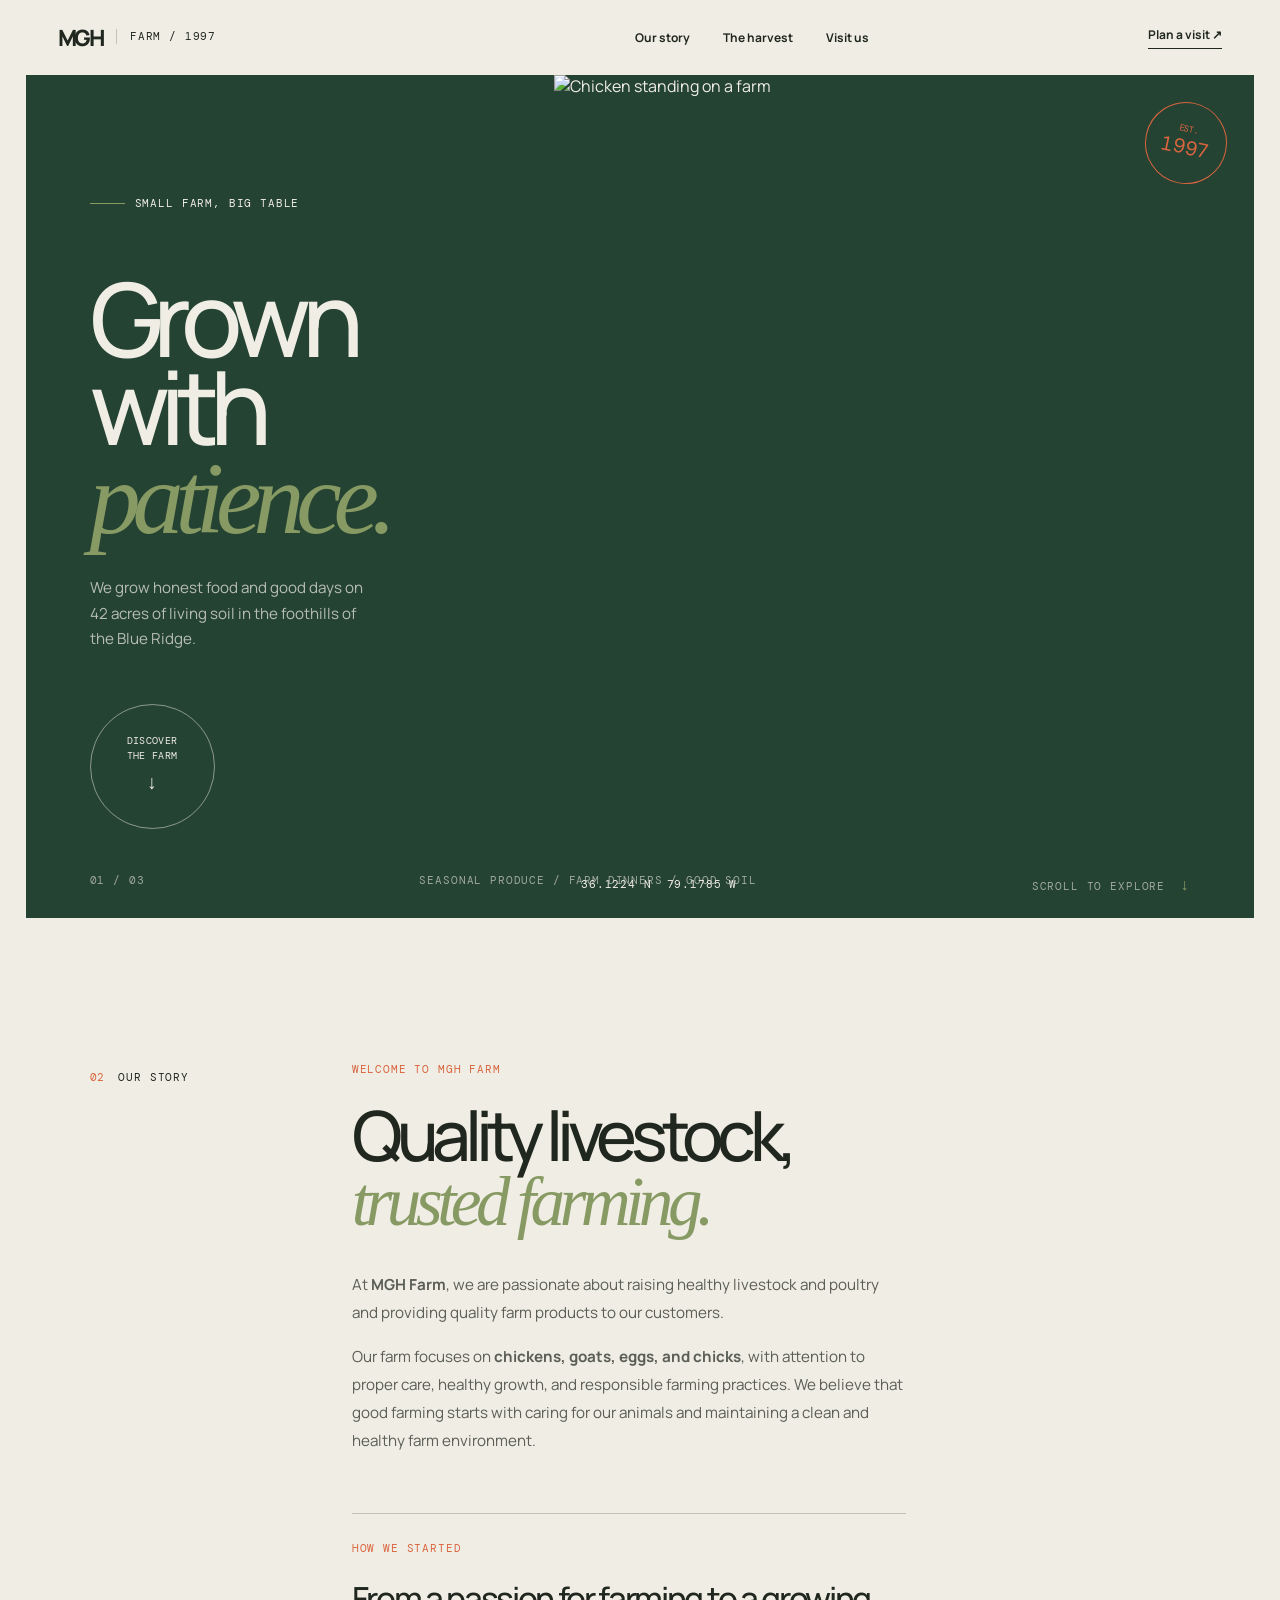
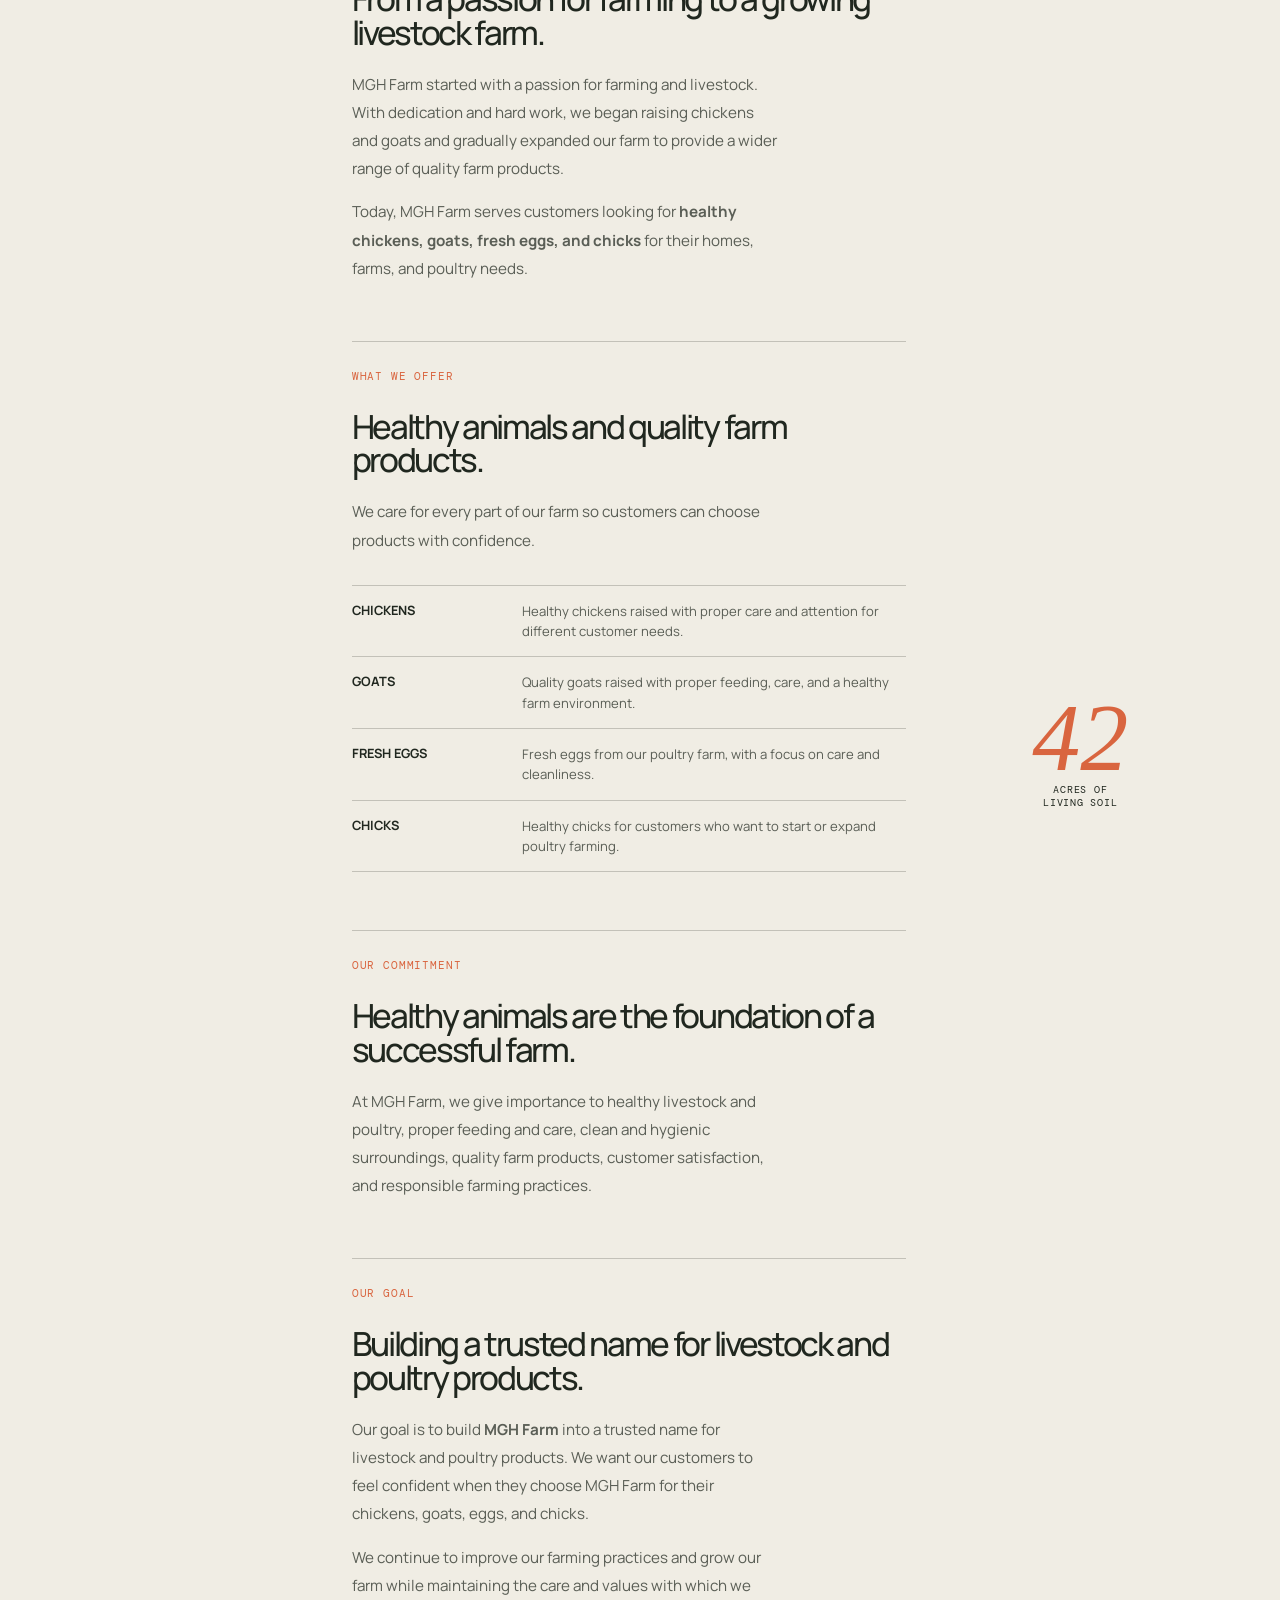
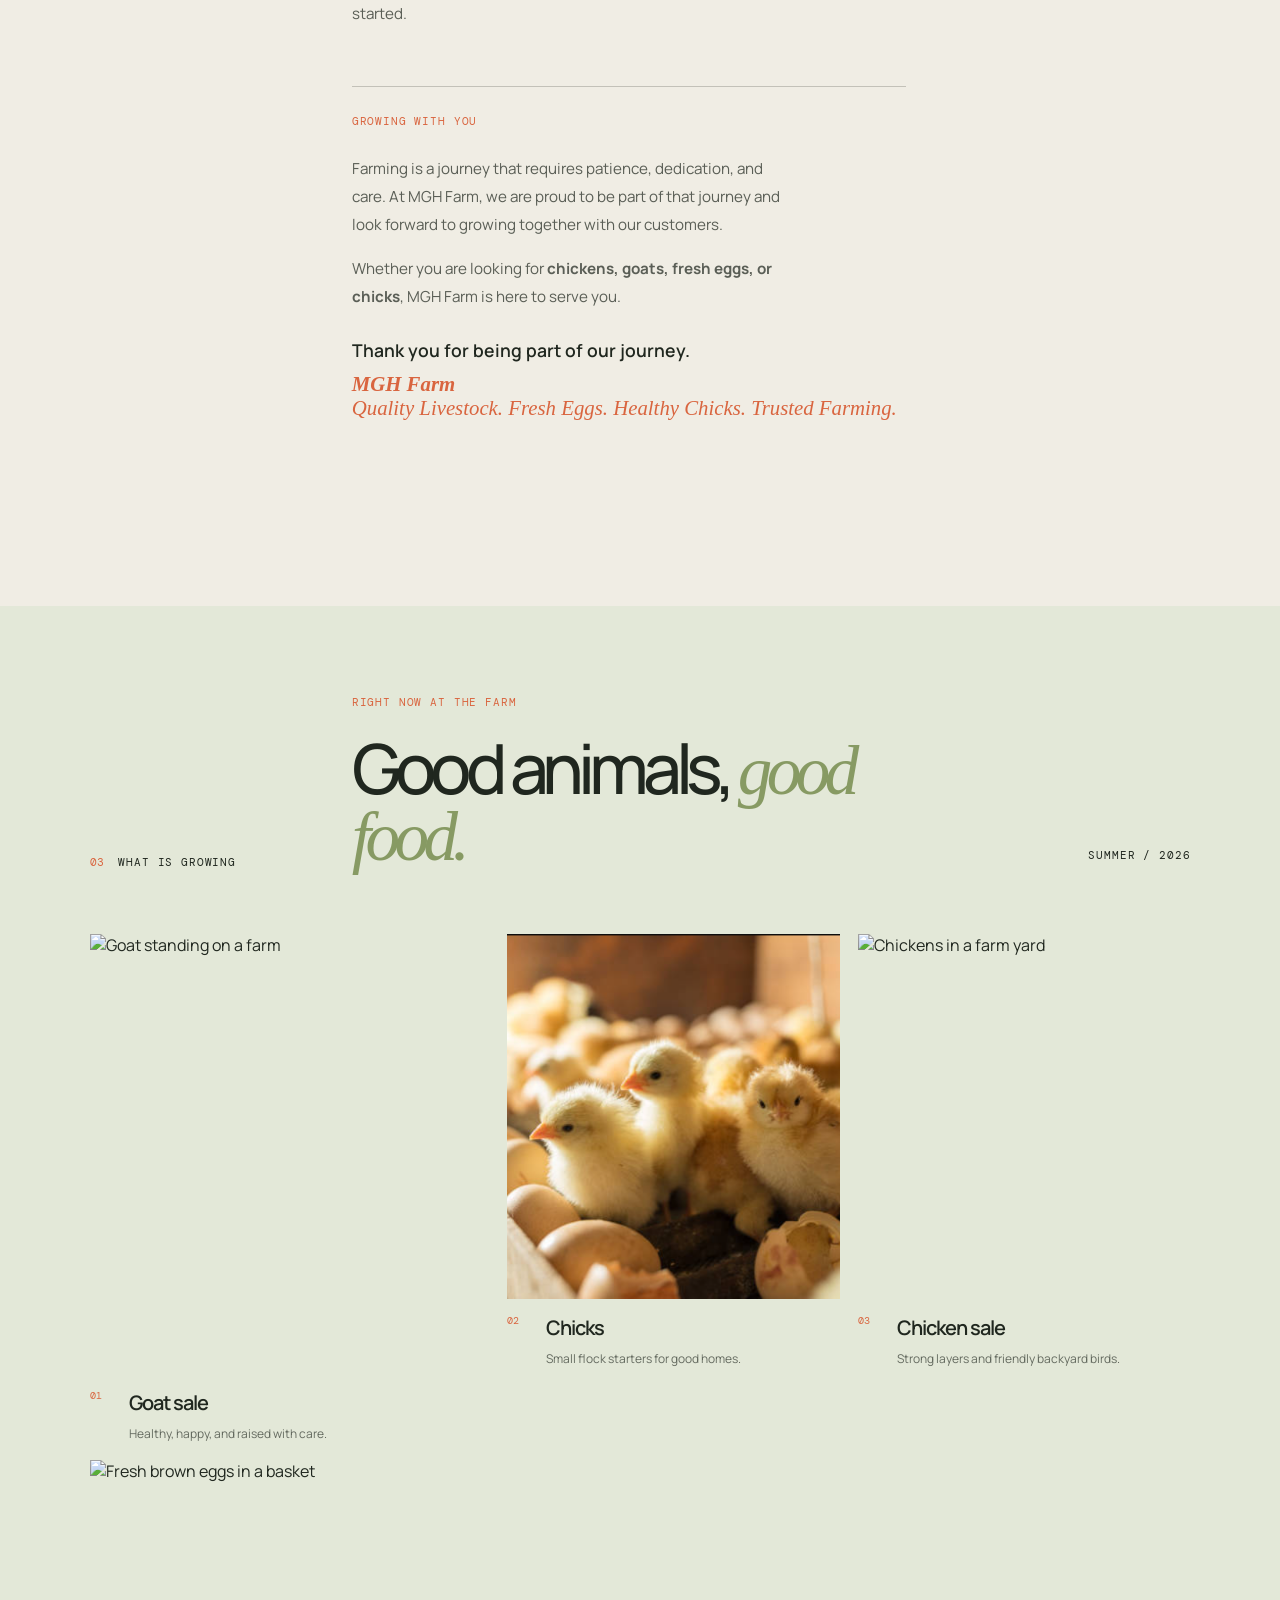
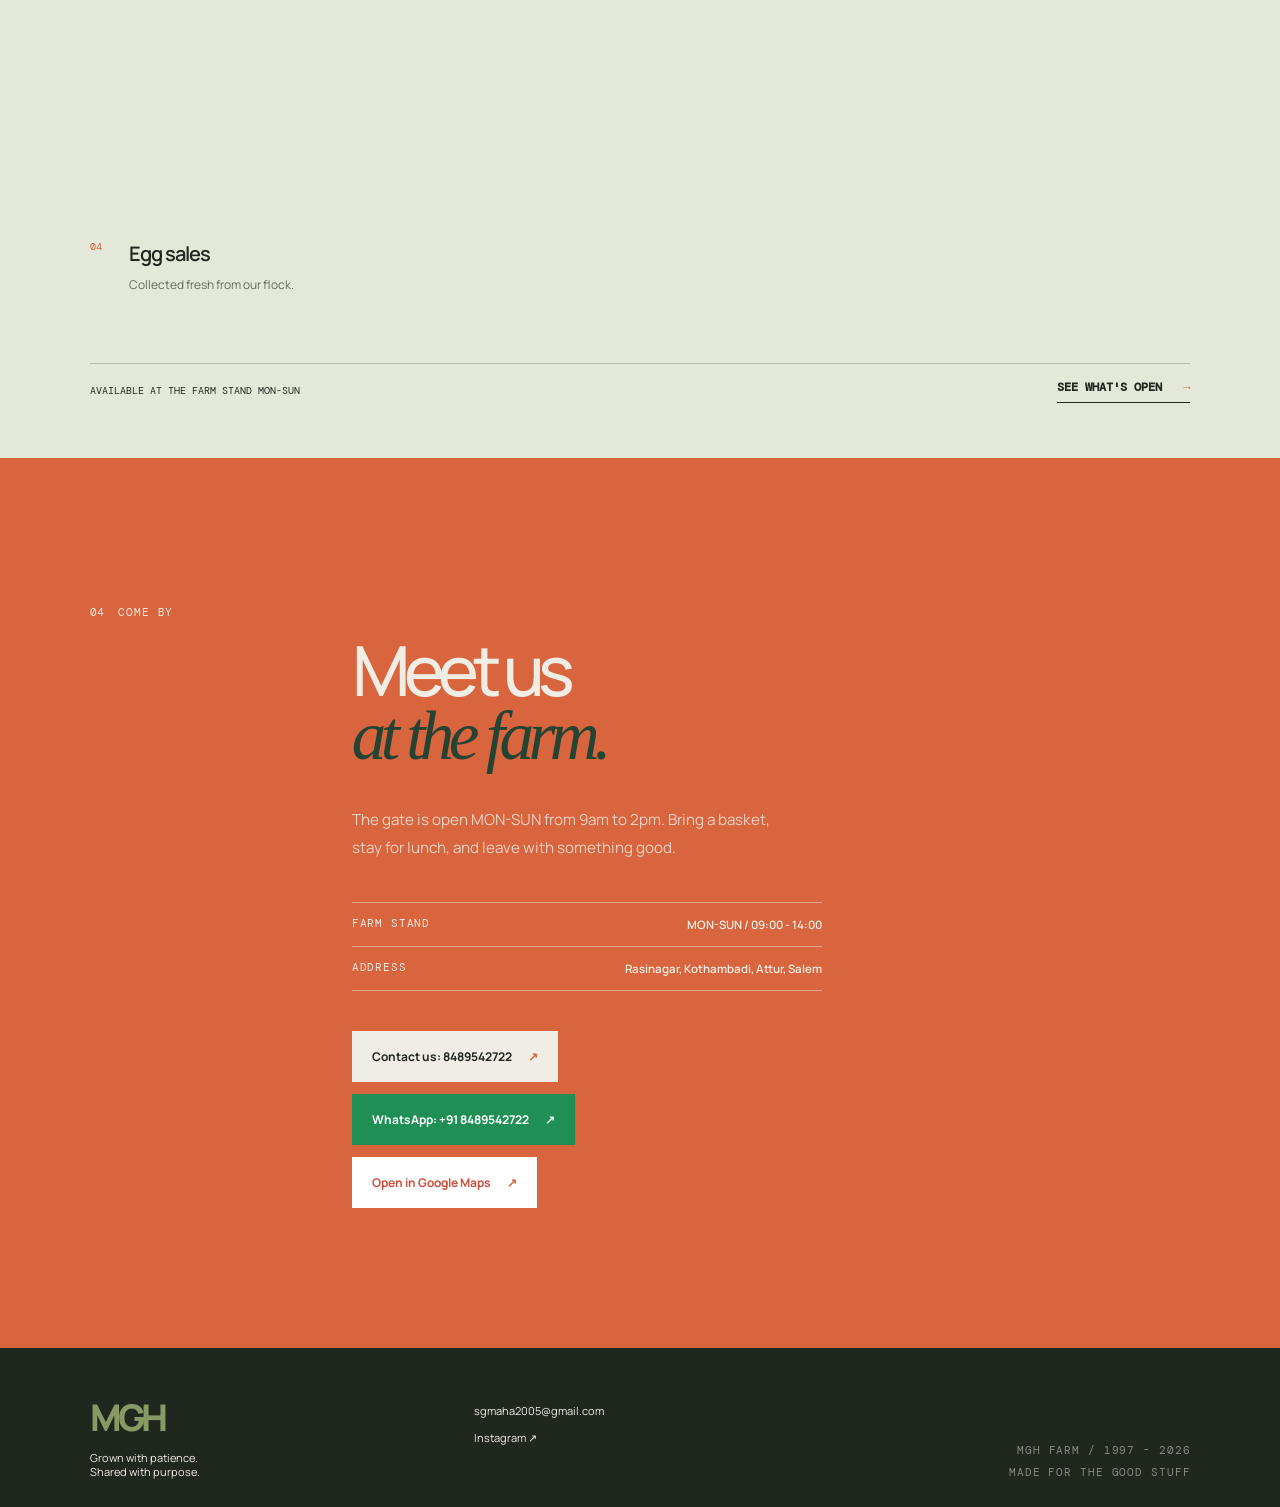
==== index.html @ 181a839d "Create MGH Farm website" ====
<!doctype html>
<html lang="en">
<head>
  <meta charset="UTF-8">
  <meta name="viewport" content="width=device-width, initial-scale=1.0">
  <meta name="description" content="MGH FARM - Grown with patience, shared with purpose.">
  <title>MGH FARM | Grown with purpose</title>
  <link rel="preconnect" href="https://fonts.googleapis.com">
  <link rel="preconnect" href="https://fonts.gstatic.com" crossorigin>
  <link href="https://fonts.googleapis.com/css2?family=DM+Mono:wght@400;500&family=Manrope:wght@400;500;600;700;800&display=swap" rel="stylesheet">
  <link rel="stylesheet" href="styles.css">
</head>
<body>
  <header class="site-header">
    <a class="brand" href="#top" aria-label="MGH Farm home">
      <span class="brand-mark">MGH</span>
      <span class="brand-sub">FARM / 1997</span>
    </a>
    <nav class="desktop-nav" aria-label="Main navigation">
      <a href="#story">Our story</a>
      <a href="#produce">The harvest</a>
      <a href="#visit">Visit us</a>
    </nav>
    <a class="header-action" href="#visit">Plan a visit <span aria-hidden="true">&#8599;</span></a>
    <button class="menu-toggle" type="button" aria-expanded="false" aria-controls="mobile-nav">Menu <span class="menu-icon" aria-hidden="true">+</span></button>
  </header>

  <nav id="mobile-nav" class="mobile-nav" aria-label="Mobile navigation">
    <a href="#story">Our story</a>
    <a href="#produce">The harvest</a>
    <a href="#visit">Visit us</a>
  </nav>

  <main id="top">
    <section class="hero">
      <div class="hero-copy">
        <p class="eyebrow"><span class="eyebrow-line"></span> Small farm, big table</p>
        <h1>Grown with<br><em>patience.</em></h1>
        <p class="hero-intro">We grow honest food and good days on 42 acres of living soil in the foothills of the Blue Ridge.</p>
        <a class="circle-link" href="#story" aria-label="Discover MGH Farm"><span>Discover<br>the farm</span><span class="arrow">&#8595;</span></a>
      </div>
      <div class="hero-image-wrap">
        <img class="hero-image" src="https://images.unsplash.com/photo-1548550023-2bdb3c5beed7?auto=format&fit=crop&w=1600&q=85" alt="Chicken standing on a farm">
        <div class="image-note"><span>36.1224 N</span><span>79.1785 W</span></div>
        <div class="hero-stamp">EST.<br><strong>1997</strong></div>
      </div>
      <div class="hero-footer"><span>01 / 03</span><span>Seasonal produce / Farm dinners / Good soil</span><span>Scroll to explore <b>&#8595;</b></span></div>
    </section>

    <section id="story" class="story story-full section-grid">
      <div class="section-label"><span>02</span><span>Our story</span></div>
      <div class="story-content">
        <p class="kicker">Welcome to MGH Farm</p>
        <h2>Quality livestock, <em>trusted farming.</em></h2>
        <p class="body-copy">At <strong>MGH Farm</strong>, we are passionate about raising healthy livestock and poultry and providing quality farm products to our customers.</p>
        <p class="body-copy">Our farm focuses on <strong>chickens, goats, eggs, and chicks</strong>, with attention to proper care, healthy growth, and responsible farming practices. We believe that good farming starts with caring for our animals and maintaining a clean and healthy farm environment.</p>

        <div class="story-block">
          <p class="kicker">How we started</p>
          <h3>From a passion for farming to a growing livestock farm.</h3>
          <p class="body-copy">MGH Farm started with a passion for farming and livestock. With dedication and hard work, we began raising chickens and goats and gradually expanded our farm to provide a wider range of quality farm products.</p>
          <p class="body-copy">Today, MGH Farm serves customers looking for <strong>healthy chickens, goats, fresh eggs, and chicks</strong> for their homes, farms, and poultry needs.</p>
        </div>

        <div class="story-block">
          <p class="kicker">What we offer</p>
          <h3>Healthy animals and quality farm products.</h3>
          <p class="body-copy">We care for every part of our farm so customers can choose products with confidence.</p>
          <ul class="belief-list">
            <li><strong>Chickens</strong><span>Healthy chickens raised with proper care and attention for different customer needs.</span></li>
            <li><strong>Goats</strong><span>Quality goats raised with proper feeding, care, and a healthy farm environment.</span></li>
            <li><strong>Fresh eggs</strong><span>Fresh eggs from our poultry farm, with a focus on care and cleanliness.</span></li>
            <li><strong>Chicks</strong><span>Healthy chicks for customers who want to start or expand poultry farming.</span></li>
          </ul>
        </div>

        <div class="story-block">
          <p class="kicker">Our commitment</p>
          <h3>Healthy animals are the foundation of a successful farm.</h3>
          <p class="body-copy">At MGH Farm, we give importance to healthy livestock and poultry, proper feeding and care, clean and hygienic surroundings, quality farm products, customer satisfaction, and responsible farming practices.</p>
        </div>

        <div class="story-block">
          <p class="kicker">Our goal</p>
          <h3>Building a trusted name for livestock and poultry products.</h3>
          <p class="body-copy">Our goal is to build <strong>MGH Farm</strong> into a trusted name for livestock and poultry products. We want our customers to feel confident when they choose MGH Farm for their chickens, goats, eggs, and chicks.</p>
          <p class="body-copy">We continue to improve our farming practices and grow our farm while maintaining the care and values with which we started.</p>
        </div>

        <div class="story-block story-close">
          <p class="kicker">Growing with you</p>
          <p class="body-copy">Farming is a journey that requires patience, dedication, and care. At MGH Farm, we are proud to be part of that journey and look forward to growing together with our customers.</p>
          <p class="body-copy">Whether you are looking for <strong>chickens, goats, fresh eggs, or chicks</strong>, MGH Farm is here to serve you.</p>
          <p class="story-signoff">Thank you for being part of our journey.</p>
          <p class="story-motto"><strong>MGH Farm</strong><br>Quality Livestock. Fresh Eggs. Healthy Chicks. Trusted Farming.</p>
        </div>
      </div>
      <div class="story-aside"><span class="aside-number">42</span><span>Acres of<br>living soil</span></div>
    </section>

    <section id="produce" class="produce">
      <div class="produce-heading section-grid">
        <div class="section-label"><span>03</span><span>What is growing</span></div>
        <div><p class="kicker">Right now at the farm</p><h2>Good animals, <em>good food.</em></h2></div>
        <span class="season">SUMMER / 2026</span>
      </div>
      <div class="produce-grid">
        <article class="produce-card card-large"><img src="https://images.unsplash.com/photo-1524024973431-2ad916746881?auto=format&fit=crop&w=1100&q=80" alt="Goat standing on a farm"><div class="card-caption"><span>01</span><h3>Goat sale</h3><p>Healthy, happy, and raised with care.</p></div></article>
        <article class="produce-card"><img src="images/chicks.png" alt="Young chicks among fresh eggs"><div class="card-caption"><span>02</span><h3>Chicks</h3><p>Small flock starters for good homes.</p></div></article>
        <article class="produce-card"><img src="https://images.unsplash.com/photo-1548550023-2bdb3c5beed7?auto=format&fit=crop&w=900&q=80" alt="Chickens in a farm yard"><div class="card-caption"><span>03</span><h3>Chicken sale</h3><p>Strong layers and friendly backyard birds.</p></div></article>
        <article class="produce-card"><img src="https://images.unsplash.com/photo-1582722872445-44dc5f7e3c8f?auto=format&fit=crop&w=900&q=80" alt="Fresh brown eggs in a basket"><div class="card-caption"><span>04</span><h3>Egg sales</h3><p>Collected fresh from our flock.</p></div></article>
      </div>
      <div class="produce-footer"><span>Available at the farm stand MON-SUN</span><a class="text-link" href="#visit">See what's open <span>&#8594;</span></a></div>
    </section>

    <section id="visit" class="visit section-grid">
      <div class="section-label"><span>04</span><span>Come by</span></div>
      <div class="visit-content"><p class="kicker">Your next good day</p><h2>Meet us<br><em>at the farm.</em></h2><p class="body-copy">The gate is open MON-SUN from 9am to 2pm. Bring a basket, stay for lunch, and leave with something good.</p><div class="visit-details"><div><span>Farm stand</span><strong>MON-SUN / 09:00 - 14:00</strong></div><div><span>ADDRESS</span><strong>Rasinagar, Kothambadi, Attur, Salem</strong></div></div><a class="solid-link" href="tel:+918489542722">Contact us: 8489542722 <span>&#8599;</span></a><a class="whatsapp-link" href="https://wa.me/918489542722" target="_blank" rel="noopener">WhatsApp: +91 8489542722 <span>&#8599;</span></a><a class="maps-link" href="https://maps.app.goo.gl/haxFqUBa182Mk37S9" target="_blank" rel="noopener">Open in Google Maps <span>&#8599;</span></a></div>
    </section>
  </main>

  <footer class="site-footer">
    <div class="footer-brand"><span class="brand-mark">MGH</span><span>Grown with patience.<br>Shared with purpose.</span></div>
    <div class="footer-links"><a href="mailto:sgmaha2005@gmail.com">sgmaha2005@gmail.com</a><a href="#top">Instagram <span>&#8599;</span></a></div>
    <div class="footer-end"><span>MGH FARM / 1997 - 2026</span><span>Made for the good stuff</span></div>
  </footer>
  <script src="script.js"></script>
</body>
</html>
---- styles.css ----
:root {
  --ink: #20271f;
  --forest: #254333;
  --moss: #879a63;
  --cream: #f0ede4;
  --paper: #e3e8d8;
  --orange: #d9653f;
  --line: rgba(32, 39, 31, .22);
  --sans: 'Manrope', sans-serif;
  --mono: 'DM Mono', monospace;
}

* { box-sizing: border-box; }
html { scroll-behavior: smooth; }
body { margin: 0; background: var(--cream); color: var(--ink); font-family: var(--sans); }
a { color: inherit; text-decoration: none; }
.site-header { align-items: center; display: flex; justify-content: space-between; padding: 26px 4.5vw; }
.brand { align-items: flex-start; display: flex; gap: 13px; }
.brand-mark { font-size: 1.4rem; font-weight: 800; letter-spacing: -.1em; line-height: .8; }
.brand-sub, .eyebrow, .section-label, .season, .image-note, .hero-footer, .kicker, .visit-details span, .footer-end { font-family: var(--mono); font-size: .66rem; letter-spacing: .08em; text-transform: uppercase; }
.brand-sub { border-left: 1px solid var(--line); line-height: 1.5; padding-left: 13px; }
.desktop-nav { display: flex; gap: 33px; margin-left: 12%; }
.desktop-nav a, .header-action { font-size: .75rem; font-weight: 700; }
.desktop-nav a:hover, .text-link:hover, .footer-links a:hover { color: var(--orange); }
.header-action { border-bottom: 1px solid var(--ink); padding-bottom: 5px; }
.menu-toggle, .mobile-nav { display: none; }
.hero { background: var(--forest); color: var(--cream); display: grid; grid-template-columns: 43% 57%; margin: 0 2vw; min-height: 675px; position: relative; }
.hero-copy { padding: 9.5vw 5vw 7vw; position: relative; z-index: 1; }
.eyebrow { align-items: center; display: flex; gap: 10px; }
.eyebrow-line { background: var(--moss); display: inline-block; height: 1px; width: 35px; }
h1, h2, h3, p { margin-top: 0; }
h1 { font-size: clamp(4.2rem, 8vw, 8.5rem); font-weight: 500; letter-spacing: -.09em; line-height: .86; margin: 5vw 0 2.5vw; }
em { color: var(--moss); font-family: Georgia, serif; font-style: italic; font-weight: 400; letter-spacing: -.08em; }
.hero-intro { color: rgba(240,237,228,.72); font-size: .95rem; line-height: 1.7; max-width: 280px; }
.circle-link { align-items: center; border: 1px solid rgba(240,237,228,.5); border-radius: 50%; display: flex; flex-direction: column; font-family: var(--mono); font-size: .62rem; height: 125px; justify-content: center; letter-spacing: .04em; line-height: 1.5; margin-top: 4vw; text-transform: uppercase; transition: background .25s, color .25s; width: 125px; }
.circle-link:hover { background: var(--moss); border-color: var(--moss); color: var(--ink); }
.circle-link .arrow { font-size: 1.2rem; margin-top: 5px; }
.hero-image-wrap { overflow: hidden; position: relative; }
.hero-image { height: 100%; object-fit: cover; width: 100%; }
.image-note { bottom: 27px; color: var(--cream); display: flex; gap: 15px; left: 27px; position: absolute; }
.hero-stamp { border: 1px solid var(--orange); border-radius: 50%; color: var(--orange); font-family: var(--mono); font-size: .56rem; height: 82px; line-height: 1.2; padding-top: 21px; position: absolute; right: 27px; text-align: center; top: 27px; transform: rotate(12deg); width: 82px; }
.hero-stamp strong { font-size: 1.25rem; font-weight: 400; }
.hero-footer { bottom: 23px; color: rgba(240,237,228,.6); display: flex; justify-content: space-between; left: 5vw; position: absolute; right: 5vw; }
.hero-footer b { color: var(--moss); font-size: 1rem; font-weight: 400; margin-left: 7px; }
.section-grid { display: grid; grid-template-columns: 18% 1fr 20%; }
.section-label { display: flex; gap: 13px; padding-top: 8px; }
.section-label span:first-child { color: var(--orange); }
.story { gap: 5vw; padding: 145px 7vw 160px; }
.story-content { max-width: 690px; }
.kicker { color: var(--orange); margin-bottom: 27px; }
h2 { font-size: clamp(2.7rem, 5.4vw, 6rem); font-weight: 500; letter-spacing: -.09em; line-height: .92; margin-bottom: 38px; }
.body-copy { color: rgba(32,39,31,.72); font-size: .95rem; line-height: 1.85; max-width: 430px; }
.text-link { border-bottom: 1px solid var(--ink); display: inline-block; font-size: .75rem; font-weight: 700; margin-top: 27px; padding-bottom: 7px; transition: color .25s; }
.text-link span, .solid-link span { color: var(--orange); margin-left: 14px; }
.story-aside { align-items: center; display: flex; flex-direction: column; gap: 7px; justify-content: center; text-align: center; }
.aside-number { color: var(--orange); font-family: Georgia, serif; font-size: 6rem; font-style: italic; line-height: .8; }
.story-aside span:last-child { font-family: var(--mono); font-size: .61rem; letter-spacing: .08em; text-transform: uppercase; }
.story-full .story-content { max-width: 720px; }
.story-full .story-content > .body-copy { max-width: 620px; }
.story-block { border-top: 1px solid var(--line); margin-top: 58px; padding-top: 28px; }
.story-block h3 { font-size: clamp(1.7rem, 2.6vw, 2.7rem); font-weight: 500; letter-spacing: -.07em; line-height: 1; margin-bottom: 22px; max-width: 580px; }
.belief-list { list-style: none; margin: 30px 0 0; padding: 0; }
.belief-list li { border-top: 1px solid var(--line); display: grid; gap: 20px; grid-template-columns: 150px 1fr; padding: 15px 0; }
.belief-list li:last-child { border-bottom: 1px solid var(--line); }
.belief-list strong { font-size: .8rem; text-transform: uppercase; }
.belief-list span { color: rgba(32,39,31,.72); font-size: .82rem; line-height: 1.55; }
.story-close { padding-bottom: 5px; }
.story-signoff { font-size: 1.1rem; font-weight: 600; margin: 27px 0 10px; }
.story-motto { color: var(--orange); font-family: Georgia, serif; font-size: 1.3rem; font-style: italic; }
.produce { background: var(--paper); padding: 90px 7vw 55px; }
.produce-heading { align-items: end; gap: 5vw; }
.produce-heading h2 { margin-bottom: 0; }
.season { justify-self: end; padding-bottom: 7px; }
.produce-grid { display: grid; gap: 18px; grid-template-columns: 1.2fr 1fr 1fr; margin-top: 65px; }
.produce-card { min-width: 0; }
.produce-card img { display: block; height: 365px; object-fit: cover; width: 100%; }
.card-large img { height: 440px; }
.card-caption { display: grid; gap: 9px; grid-template-columns: 30px 1fr; padding-top: 15px; }
.card-caption span { color: var(--orange); font-family: var(--mono); font-size: .63rem; }
.card-caption h3 { font-size: 1.25rem; font-weight: 600; letter-spacing: -.05em; margin: 0; }
.card-caption p { color: rgba(32,39,31,.65); font-size: .75rem; grid-column: 2; margin: 0; }
.produce-footer { align-items: center; border-top: 1px solid var(--line); display: flex; font-family: var(--mono); font-size: .62rem; justify-content: space-between; margin-top: 70px; padding-top: 15px; text-transform: uppercase; }
.produce-footer .text-link { margin: 0; }
.visit { background: var(--orange); color: var(--cream); gap: 5vw; grid-template-columns: 18% 1fr; padding: 140px 7vw; }
.visit .section-label span:first-child { color: var(--cream); }
.visit-content h2 { color: var(--cream); }
.visit-content h2 em { color: var(--forest); }
.visit-content .body-copy { color: rgba(240,237,228,.8); }
.visit-details { border-top: 1px solid rgba(240,237,228,.45); margin-top: 40px; max-width: 470px; }
.visit-details div { border-bottom: 1px solid rgba(240,237,228,.45); display: flex; justify-content: space-between; padding: 14px 0; }
.visit-details strong { font-size: .72rem; font-weight: 600; }
.solid-link { background: var(--cream); color: var(--ink); display: inline-block; font-size: .75rem; font-weight: 700; margin-top: 40px; padding: 17px 20px; }
.whatsapp-link { background: #1f8f55; color: #fff; display: block; font-size: .75rem; font-weight: 700; margin-top: 12px; padding: 17px 20px; width: fit-content; }
.whatsapp-link span { color: #dff5e7; margin-left: 14px; }
.maps-link { background: #fff; color: #d04e3b; display: block; font-size: .75rem; font-weight: 700; margin-top: 12px; padding: 17px 20px; width: fit-content; }
.maps-link span { color: var(--orange); margin-left: 14px; }
.site-footer { background: var(--ink); color: var(--cream); display: grid; gap: 4vw; grid-template-columns: 1fr 1fr 1fr; padding: 55px 7vw 28px; }
.footer-brand { display: flex; flex-direction: column; gap: 18px; line-height: 1.3; }
.footer-brand .brand-mark { color: var(--moss); font-size: 2.3rem; }
.footer-brand span:last-child, .footer-links, .footer-end { font-size: .69rem; }
.footer-links { display: flex; flex-direction: column; gap: 12px; }
.footer-end { align-items: end; color: rgba(240,237,228,.5); display: flex; flex-direction: column; gap: 8px; justify-content: end; text-align: right; }
@media (max-width: 750px) {
  .site-header { padding: 22px 6vw; }
  .desktop-nav, .header-action { display: none; }
  .menu-toggle { background: none; border: 0; color: var(--ink); display: flex; font-family: var(--mono); font-size: .66rem; gap: 8px; padding: 0; text-transform: uppercase; }
  .menu-icon { color: var(--orange); font-size: 1rem; line-height: .6; }
  .mobile-nav { background: var(--cream); border-top: 1px solid var(--line); display: none; flex-direction: column; padding: 18px 6vw 22px; }
  .mobile-nav.is-open { display: flex; }
  .mobile-nav a { font-size: 1.5rem; font-weight: 600; letter-spacing: -.06em; padding: 8px 0; }
  .hero { display: block; margin: 0; min-height: auto; }
  .hero-copy { min-height: 530px; padding: 72px 9vw 50px; }
  h1 { font-size: clamp(4.2rem, 19vw, 6rem); margin: 70px 0 30px; }
  .hero-image-wrap { height: 52vh; min-height: 330px; }
  .hero-footer { bottom: 17px; font-size: .52rem; left: 9vw; right: 9vw; }
  .hero-footer span:nth-child(2) { display: none; }
  .hero-stamp { right: 18px; top: 18px; }
  .image-note { bottom: 17px; left: 18px; }
  .section-grid { display: block; }
  .section-label { margin-bottom: 45px; }
  .story { padding: 90px 9vw 105px; }
  .story-block { margin-top: 48px; }
  .belief-list li { gap: 8px; grid-template-columns: 1fr; }
  .story h2, .visit h2 { font-size: 3.6rem; }
  .story-aside { align-items: flex-start; margin-top: 65px; text-align: left; }
  .produce { padding: 75px 7vw 42px; }
  .produce-heading .section-label { margin-bottom: 45px; }
  .produce-heading h2 { font-size: 3.6rem; margin-bottom: 20px; }
  .season { display: block; font-size: .57rem; }
  .produce-grid { display: block; margin-top: 45px; }
  .produce-card, .card-large { margin-bottom: 42px; }
  .produce-card img, .card-large img { height: 390px; }
  .produce-footer { align-items: flex-start; flex-direction: column; gap: 15px; margin-top: 35px; }
  .visit { padding: 90px 9vw; }
  .visit .section-label { margin-bottom: 55px; }
  .visit-details div { align-items: flex-start; flex-direction: column; gap: 8px; }
  .site-footer { display: block; padding: 45px 9vw 28px; }
  .footer-links { margin: 42px 0; }
  .footer-end { align-items: flex-start; text-align: left; }
}
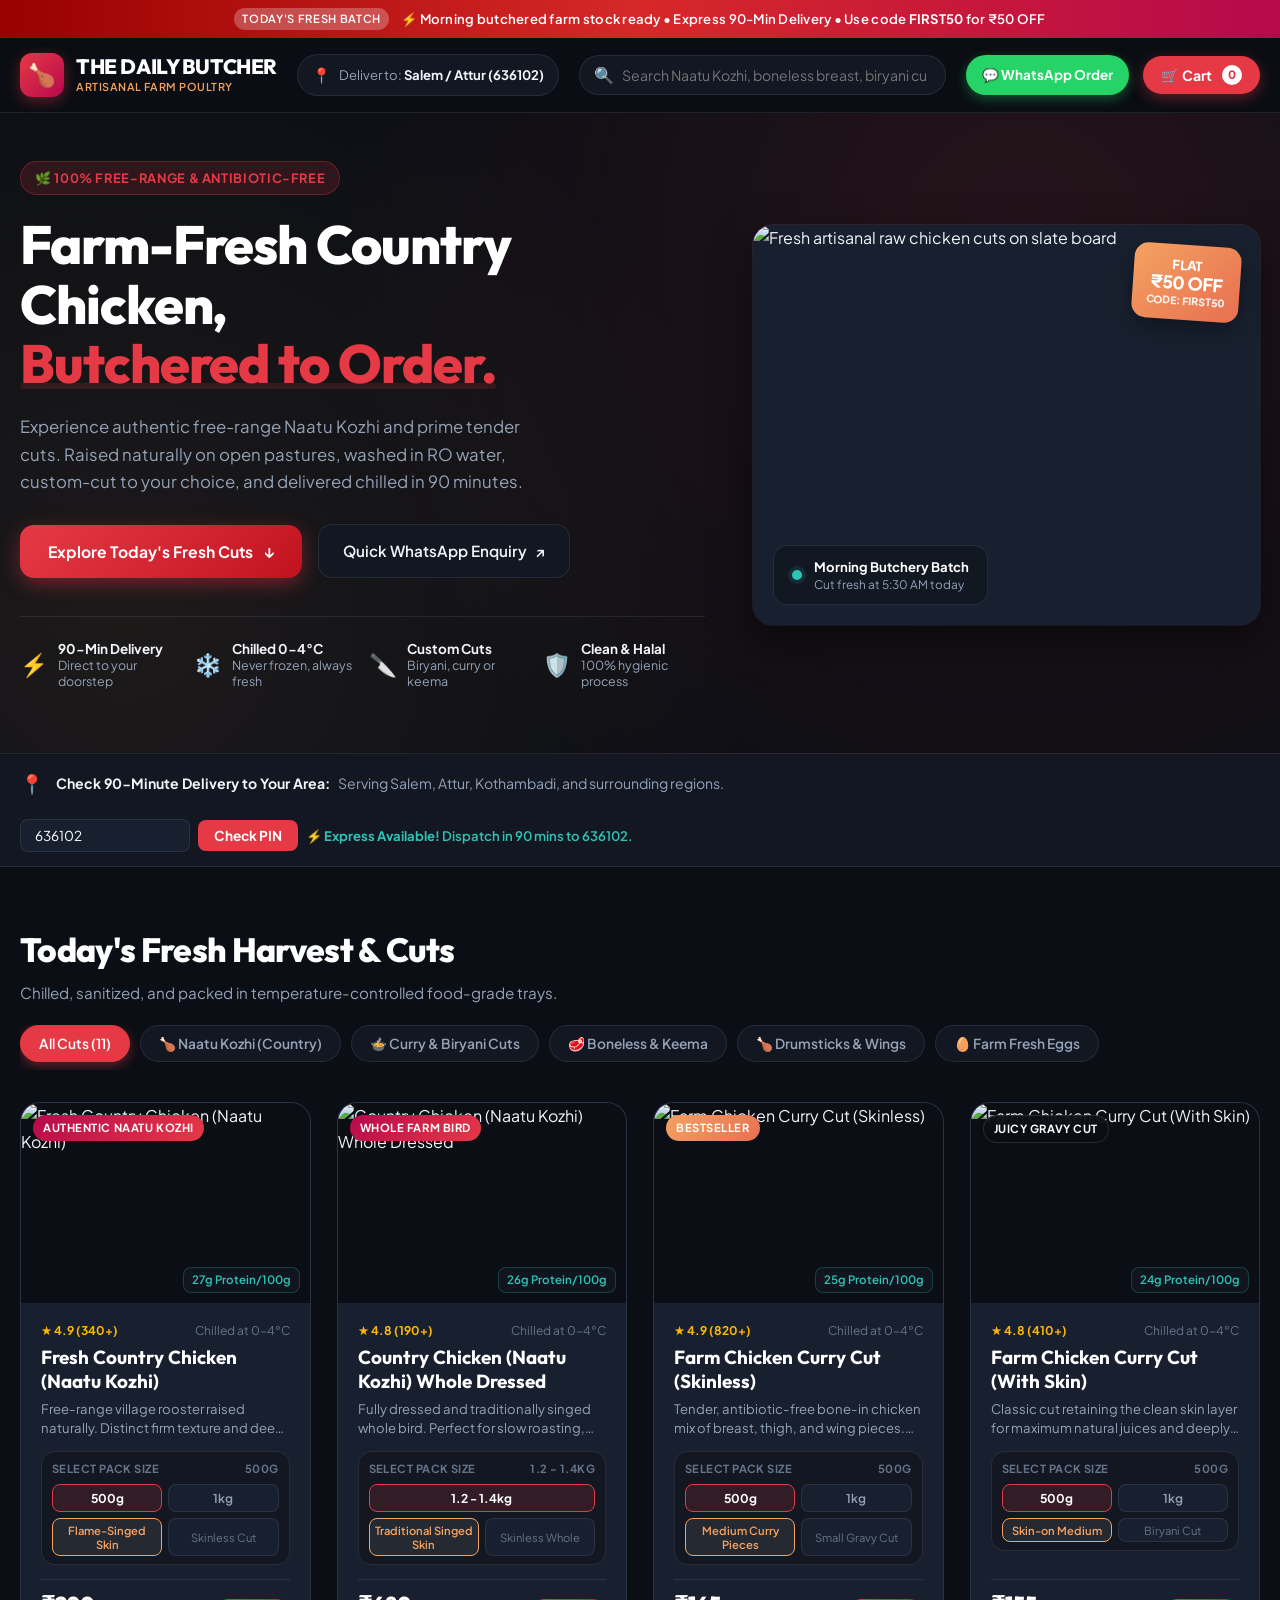
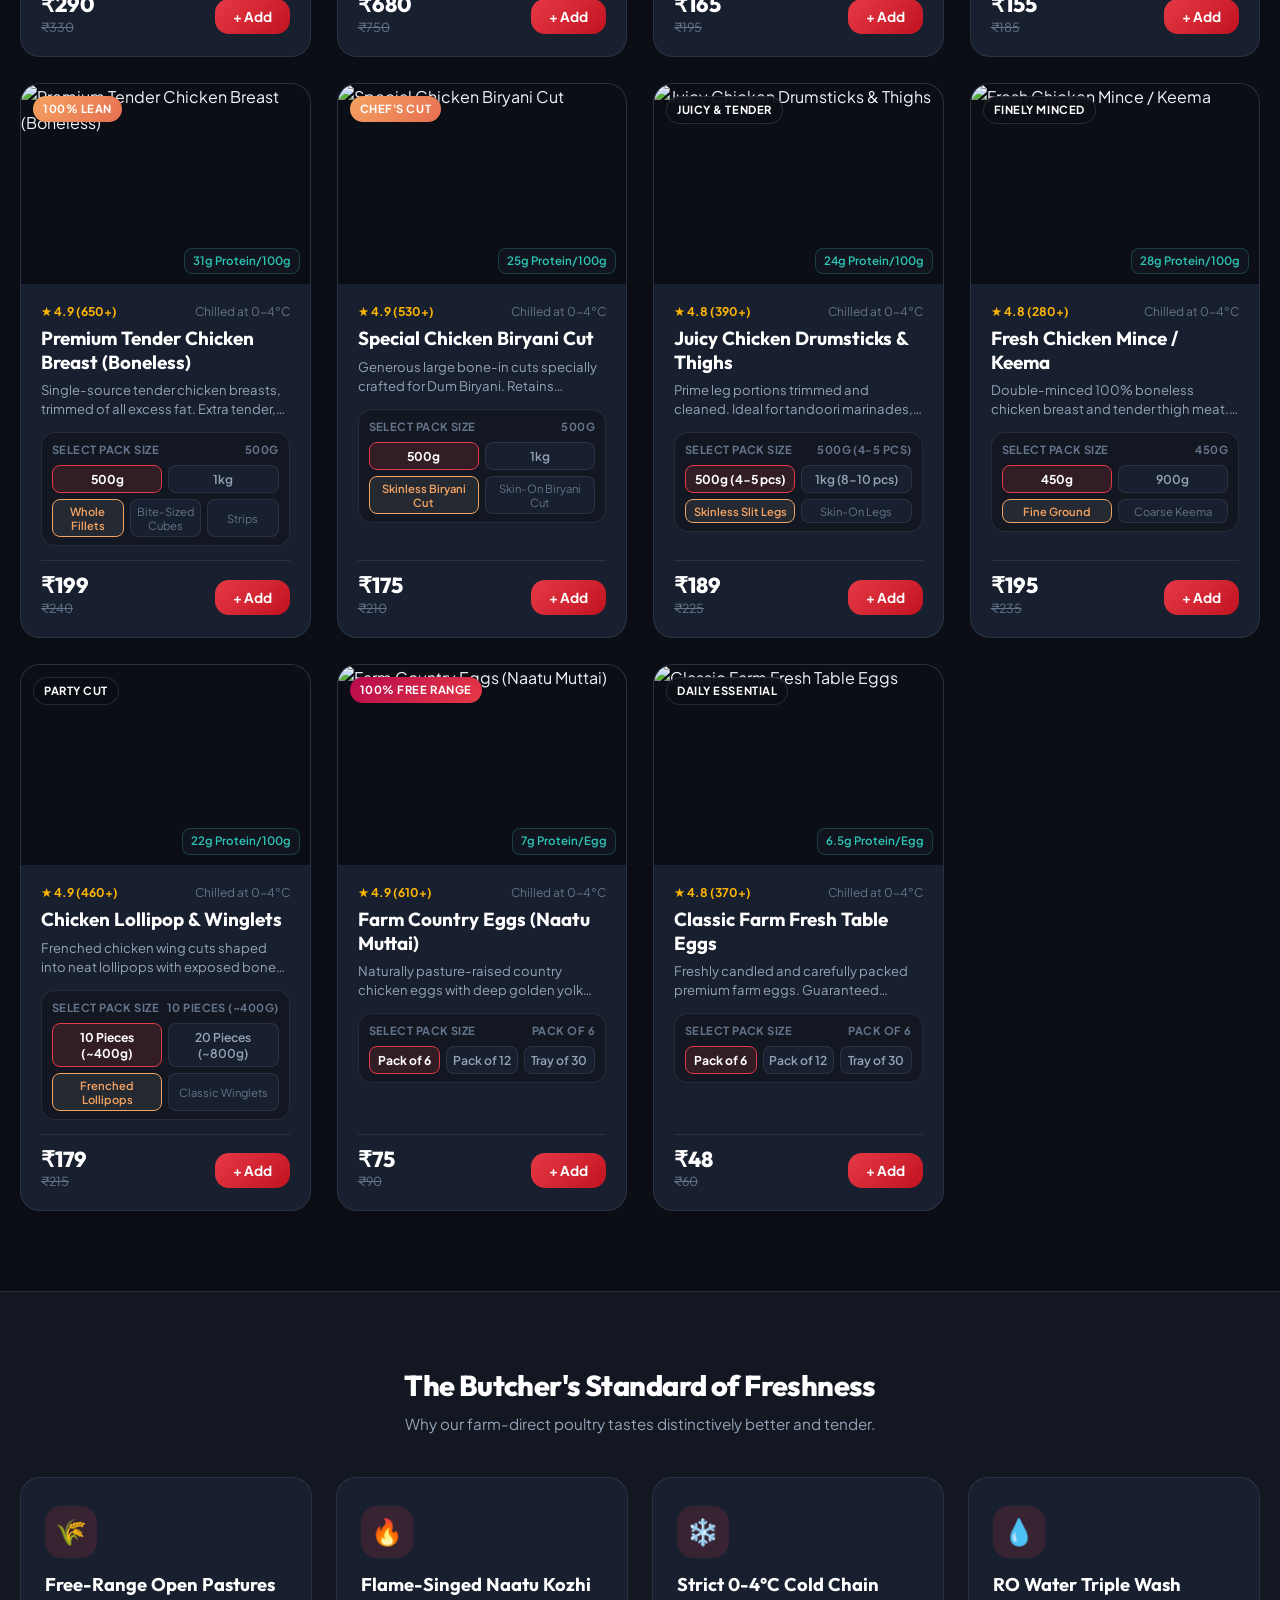
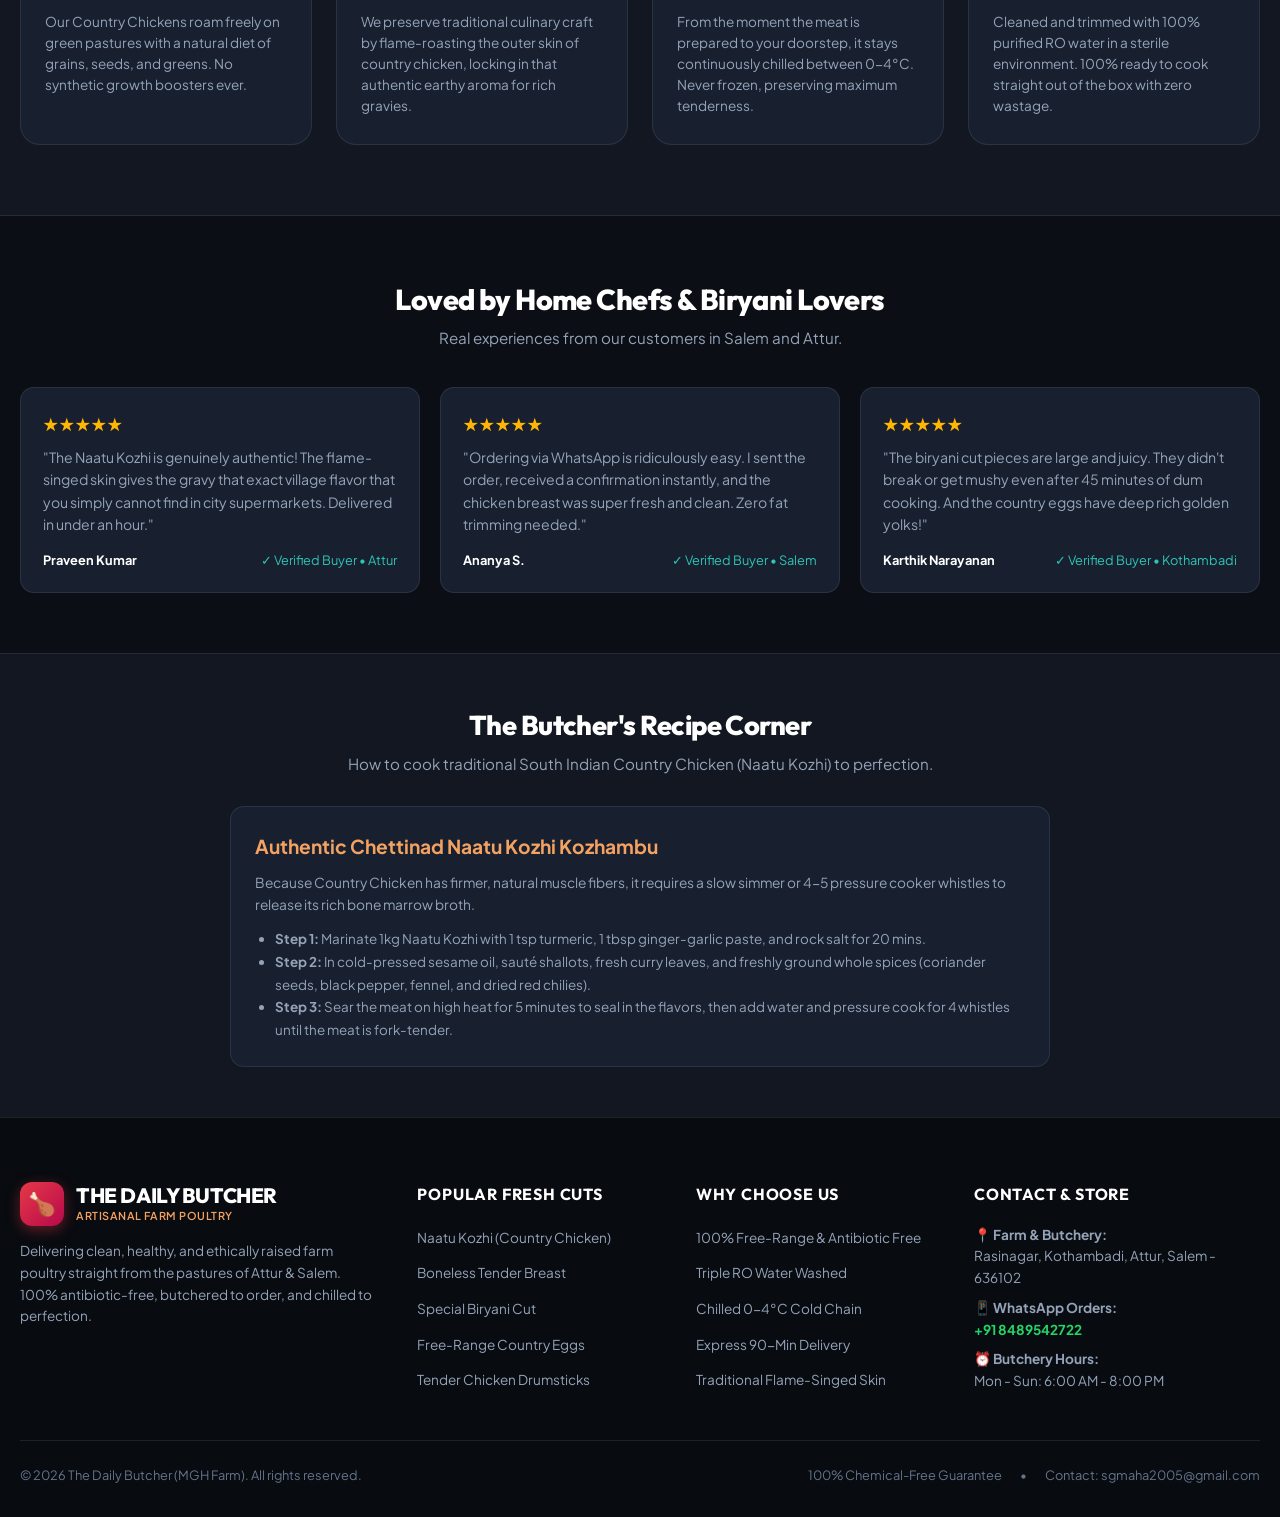
==== commit a4825da0: "Add modern meat & country chicken e-commerce store with WhatsApp ordering" ====
--- a/index.html
+++ b/index.html
@@ -1,129 +1,593 @@
-<!doctype html>
+<!DOCTYPE html>
 <html lang="en">
 <head>
   <meta charset="UTF-8">
   <meta name="viewport" content="width=device-width, initial-scale=1.0">
-  <meta name="description" content="MGH FARM - Grown with patience, shared with purpose.">
-  <title>MGH FARM | Grown with purpose</title>
+  <title>The Daily Butcher | Farm-Fresh Country Chicken &amp; Premium Cuts</title>
+  
+  <!-- SEO & Social Meta -->
+  <meta name="description" content="Order farm-fresh country chicken (Naatu Kozhi), tender broiler cuts, boneless breasts, and farm fresh eggs online. 100% antibiotic-free, butchered fresh to order, and delivered chilled in 90 minutes.">
+  <meta property="og:title" content="The Daily Butcher | Farm-Fresh Country Chicken &amp; Premium Cuts">
+  <meta property="og:description" content="Fresh country chicken, boneless cuts, and farm eggs delivered directly to your doorstep. Order via WhatsApp or online in seconds.">
+  <meta property="og:image" content="https://images.unsplash.com/photo-1587593810167-a84920ea0781?auto=format&fit=crop&w=1200&q=80">
+  <meta property="og:type" content="website">
+
+  <!-- Modern Google Fonts -->
   <link rel="preconnect" href="https://fonts.googleapis.com">
   <link rel="preconnect" href="https://fonts.gstatic.com" crossorigin>
-  <link href="https://fonts.googleapis.com/css2?family=DM+Mono:wght@400;500&family=Manrope:wght@400;500;600;700;800&display=swap" rel="stylesheet">
+  <link href="https://fonts.googleapis.com/css2?family=Outfit:wght@400;500;600;700;800;900&family=Plus+Jakarta+Sans:wght@400;500;600;700;800&display=swap" rel="stylesheet">
+
+  <!-- Core Stylesheet -->
   <link rel="stylesheet" href="styles.css">
 </head>
 <body>
+
+  <!-- Top Announcement Bar -->
+  <div class="announcement-bar">
+    <span class="badge">Today's Fresh Batch</span>
+    <span>⚡ Morning butchered farm stock ready • Express 90-Min Delivery • Use code <strong>FIRST50</strong> for ₹50 OFF</span>
+  </div>
+
+  <!-- Site Header -->
   <header class="site-header">
-    <a class="brand" href="#top" aria-label="MGH Farm home">
-      <span class="brand-mark">MGH</span>
-      <span class="brand-sub">FARM / 1997</span>
-    </a>
-    <nav class="desktop-nav" aria-label="Main navigation">
-      <a href="#story">Our story</a>
-      <a href="#produce">The harvest</a>
-      <a href="#visit">Visit us</a>
-    </nav>
-    <a class="header-action" href="#visit">Plan a visit <span aria-hidden="true">&#8599;</span></a>
-    <button class="menu-toggle" type="button" aria-expanded="false" aria-controls="mobile-nav">Menu <span class="menu-icon" aria-hidden="true">+</span></button>
+    <div class="container header-inner">
+      <!-- Brand Logo -->
+      <a href="#" class="brand" aria-label="The Daily Butcher Home">
+        <div class="brand-icon">🍗</div>
+        <div class="brand-info">
+          <span class="brand-name">THE DAILY BUTCHER</span>
+          <span class="brand-tagline">Artisanal Farm Poultry</span>
+        </div>
+      </a>
+
+      <!-- Location Selector -->
+      <div class="location-pill" onclick="document.getElementById('pincode-input').focus()">
+        <span class="loc-icon">📍</span>
+        <div class="loc-text">
+          <span>Deliver to: </span><strong>Salem / Attur (636102)</strong>
+        </div>
+      </div>
+
+      <!-- Live Search Bar -->
+      <div class="header-search">
+        <span class="search-icon">🔍</span>
+        <input 
+          type="text" 
+          id="header-search-input" 
+          placeholder="Search Naatu Kozhi, boneless breast, biryani cut..." 
+          aria-label="Search meat products"
+        >
+      </div>
+
+      <!-- Header Actions -->
+      <div class="header-actions">
+        <!-- Direct WhatsApp Action -->
+        <a 
+          href="https://wa.me/918489542722?text=Hello%20Daily%20Butcher!%20I%20would%20like%20to%20order%20fresh%20chicken." 
+          target="_blank" 
+          rel="noopener" 
+          class="whatsapp-quick-btn"
+          title="Chat or order on WhatsApp"
+        >
+          <span>💬 WhatsApp Order</span>
+        </a>
+
+        <!-- Cart Button -->
+        <button class="cart-btn" onclick="toggleCartDrawer(true)" aria-label="View Cart">
+          <span>🛒 Cart</span>
+          <span class="cart-count-badge">0</span>
+        </button>
+      </div>
+    </div>
   </header>
 
-  <nav id="mobile-nav" class="mobile-nav" aria-label="Mobile navigation">
-    <a href="#story">Our story</a>
-    <a href="#produce">The harvest</a>
-    <a href="#visit">Visit us</a>
-  </nav>
-
-  <main id="top">
-    <section class="hero">
-      <div class="hero-copy">
-        <p class="eyebrow"><span class="eyebrow-line"></span> Small farm, big table</p>
-        <h1>Grown with<br><em>patience.</em></h1>
-        <p class="hero-intro">We grow honest food and good days on 42 acres of living soil in the foothills of the Blue Ridge.</p>
-        <a class="circle-link" href="#story" aria-label="Discover MGH Farm"><span>Discover<br>the farm</span><span class="arrow">&#8595;</span></a>
-      </div>
-      <div class="hero-image-wrap">
-        <img class="hero-image" src="https://images.unsplash.com/photo-1548550023-2bdb3c5beed7?auto=format&fit=crop&w=1600&q=85" alt="Chicken standing on a farm">
-        <div class="image-note"><span>36.1224 N</span><span>79.1785 W</span></div>
-        <div class="hero-stamp">EST.<br><strong>1997</strong></div>
-      </div>
-      <div class="hero-footer"><span>01 / 03</span><span>Seasonal produce / Farm dinners / Good soil</span><span>Scroll to explore <b>&#8595;</b></span></div>
+  <main>
+    <!-- Hero Section -->
+    <section class="hero-section">
+      <div class="container hero-grid">
+        <div class="hero-content">
+          <div class="hero-pill-badge">
+            <span>🌿 100% Free-Range &amp; Antibiotic-Free</span>
+          </div>
+          
+          <h1 class="hero-title">
+            Farm-Fresh Country Chicken, <span class="highlight">Butchered to Order.</span>
+          </h1>
+
+          <p class="hero-desc">
+            Experience authentic free-range Naatu Kozhi and prime tender cuts. Raised naturally on open pastures, washed in RO water, custom-cut to your choice, and delivered chilled in 90 minutes.
+          </p>
+
+          <div class="hero-actions">
+            <a href="#catalog" class="btn-primary">
+              <span>Explore Today's Fresh Cuts</span>
+              <span>↓</span>
+            </a>
+            <a 
+              href="https://wa.me/918489542722?text=Hi!%20Can%20you%20share%20today's%20available%20chicken%20and%20egg%20cuts?" 
+              target="_blank" 
+              rel="noopener" 
+              class="btn-outline"
+            >
+              <span>Quick WhatsApp Enquiry</span>
+              <span>↗</span>
+            </a>
+          </div>
+
+          <!-- Trust Badges Row -->
+          <div class="hero-badges-row">
+            <div class="hero-badge-item">
+              <span class="hero-badge-icon">⚡</span>
+              <div class="hero-badge-text">
+                <strong>90-Min Delivery</strong>
+                <span>Direct to your doorstep</span>
+              </div>
+            </div>
+            <div class="hero-badge-item">
+              <span class="hero-badge-icon">❄️</span>
+              <div class="hero-badge-text">
+                <strong>Chilled 0-4°C</strong>
+                <span>Never frozen, always fresh</span>
+              </div>
+            </div>
+            <div class="hero-badge-item">
+              <span class="hero-badge-icon">🔪</span>
+              <div class="hero-badge-text">
+                <strong>Custom Cuts</strong>
+                <span>Biryani, curry or keema</span>
+              </div>
+            </div>
+            <div class="hero-badge-item">
+              <span class="hero-badge-icon">🛡️</span>
+              <div class="hero-badge-text">
+                <strong>Clean &amp; Halal</strong>
+                <span>100% hygienic process</span>
+              </div>
+            </div>
+          </div>
+        </div>
+
+        <!-- Hero Media Card -->
+        <div class="hero-media-wrap">
+          <div class="hero-image-card">
+            <img 
+              src="https://images.unsplash.com/photo-1587593810167-a84920ea0781?auto=format&fit=crop&w=1200&q=80" 
+              alt="Fresh artisanal raw chicken cuts on slate board"
+              loading="eager"
+            >
+            <div class="hero-discount-stamp">
+              <div>FLAT</div>
+              <div style="font-size: 1.1rem; line-height: 1;">₹50 OFF</div>
+              <div style="font-size: 0.65rem; opacity: 0.9;">CODE: FIRST50</div>
+            </div>
+            <div class="hero-float-tag">
+              <div class="fresh-pulse-dot"></div>
+              <div class="hero-float-text">
+                <strong>Morning Butchery Batch</strong>
+                <span style="color: var(--text-secondary); font-size: 0.74rem;">Cut fresh at 5:30 AM today</span>
+              </div>
+            </div>
+          </div>
+        </div>
+      </div>
     </section>
 
-    <section id="story" class="story story-full section-grid">
-      <div class="section-label"><span>02</span><span>Our story</span></div>
-      <div class="story-content">
-        <p class="kicker">Welcome to MGH Farm</p>
-        <h2>Quality livestock, <em>trusted farming.</em></h2>
-        <p class="body-copy">At <strong>MGH Farm</strong>, we are passionate about raising healthy livestock and poultry and providing quality farm products to our customers.</p>
-        <p class="body-copy">Our farm focuses on <strong>chickens, goats, eggs, and chicks</strong>, with attention to proper care, healthy growth, and responsible farming practices. We believe that good farming starts with caring for our animals and maintaining a clean and healthy farm environment.</p>
-
-        <div class="story-block">
-          <p class="kicker">How we started</p>
-          <h3>From a passion for farming to a growing livestock farm.</h3>
-          <p class="body-copy">MGH Farm started with a passion for farming and livestock. With dedication and hard work, we began raising chickens and goats and gradually expanded our farm to provide a wider range of quality farm products.</p>
-          <p class="body-copy">Today, MGH Farm serves customers looking for <strong>healthy chickens, goats, fresh eggs, and chicks</strong> for their homes, farms, and poultry needs.</p>
-        </div>
-
-        <div class="story-block">
-          <p class="kicker">What we offer</p>
-          <h3>Healthy animals and quality farm products.</h3>
-          <p class="body-copy">We care for every part of our farm so customers can choose products with confidence.</p>
-          <ul class="belief-list">
-            <li><strong>Chickens</strong><span>Healthy chickens raised with proper care and attention for different customer needs.</span></li>
-            <li><strong>Goats</strong><span>Quality goats raised with proper feeding, care, and a healthy farm environment.</span></li>
-            <li><strong>Fresh eggs</strong><span>Fresh eggs from our poultry farm, with a focus on care and cleanliness.</span></li>
-            <li><strong>Chicks</strong><span>Healthy chicks for customers who want to start or expand poultry farming.</span></li>
+    <!-- Pincode Delivery Availability Checker Strip -->
+    <div class="pincode-strip">
+      <div class="container pincode-inner">
+        <div class="pincode-left">
+          <span class="icon">📍</span>
+          <div>
+            <strong>Check 90-Minute Delivery to Your Area:</strong>
+            <span style="color: var(--text-secondary); margin-left: 6px;">Serving Salem, Attur, Kothambadi, and surrounding regions.</span>
+          </div>
+        </div>
+
+        <div class="pincode-form">
+          <input 
+            type="text" 
+            id="pincode-input" 
+            placeholder="Enter 6-digit PIN" 
+            maxlength="6"
+            value="636102"
+          >
+          <button type="button" onclick="checkPincode()">Check PIN</button>
+          <div id="pincode-status" class="pincode-status valid">
+            ⚡ <strong>Express Available!</strong> Dispatch in 90 mins to 636102.
+          </div>
+        </div>
+      </div>
+    </div>
+
+    <!-- Store Catalog Section -->
+    <section id="catalog" class="catalog-section">
+      <div class="container">
+        <!-- Section Heading & Filter Tabs -->
+        <div class="section-head">
+          <div>
+            <h2 class="section-title">Today's Fresh Harvest &amp; Cuts</h2>
+            <p class="section-subtitle">Chilled, sanitized, and packed in temperature-controlled food-grade trays.</p>
+          </div>
+
+          <!-- Category Pills Filter -->
+          <div class="category-tabs" role="tablist">
+            <button class="tab-btn active" data-category="all">All Cuts (11)</button>
+            <button class="tab-btn" data-category="country">🍗 Naatu Kozhi (Country)</button>
+            <button class="tab-btn" data-category="curry">🍲 Curry &amp; Biryani Cuts</button>
+            <button class="tab-btn" data-category="boneless">🥩 Boneless &amp; Keema</button>
+            <button class="tab-btn" data-category="legs">🍗 Drumsticks &amp; Wings</button>
+            <button class="tab-btn" data-category="eggs">🥚 Farm Fresh Eggs</button>
+          </div>
+        </div>
+
+        <!-- Product Grid (Hydrated by script.js) -->
+        <div class="product-grid" id="product-grid">
+          <!-- Populated dynamically via JS -->
+        </div>
+      </div>
+    </section>
+
+    <!-- Why Choose Our Meat (Trust & Quality Section) -->
+    <section class="features-section">
+      <div class="container">
+        <div style="text-align: center; max-width: 680px; margin: 0 auto 40px;">
+          <h2 class="section-title" style="font-size: 1.8rem;">The Butcher's Standard of Freshness</h2>
+          <p class="section-subtitle">Why our farm-direct poultry tastes distinctively better and tender.</p>
+        </div>
+
+        <div class="features-grid">
+          <div class="feature-box">
+            <div class="feature-icon-circle">🌾</div>
+            <h3>Free-Range Open Pastures</h3>
+            <p>Our Country Chickens roam freely on green pastures with a natural diet of grains, seeds, and greens. No synthetic growth boosters ever.</p>
+          </div>
+
+          <div class="feature-box">
+            <div class="feature-icon-circle">🔥</div>
+            <h3>Flame-Singed Naatu Kozhi</h3>
+            <p>We preserve traditional culinary craft by flame-roasting the outer skin of country chicken, locking in that authentic earthy aroma for rich gravies.</p>
+          </div>
+
+          <div class="feature-box">
+            <div class="feature-icon-circle">❄️</div>
+            <h3>Strict 0-4°C Cold Chain</h3>
+            <p>From the moment the meat is prepared to your doorstep, it stays continuously chilled between 0-4°C. Never frozen, preserving maximum tenderness.</p>
+          </div>
+
+          <div class="feature-box">
+            <div class="feature-icon-circle">💧</div>
+            <h3>RO Water Triple Wash</h3>
+            <p>Cleaned and trimmed with 100% purified RO water in a sterile environment. 100% ready to cook straight out of the box with zero wastage.</p>
+          </div>
+        </div>
+      </div>
+    </section>
+
+    <!-- Customer Reviews & Testimonials -->
+    <section style="padding: 60px 0; background: var(--bg-main);">
+      <div class="container">
+        <div style="text-align: center; margin-bottom: 36px;">
+          <h2 class="section-title" style="font-size: 1.8rem;">Loved by Home Chefs &amp; Biryani Lovers</h2>
+          <p class="section-subtitle">Real experiences from our customers in Salem and Attur.</p>
+        </div>
+
+        <div style="display: grid; grid-template-columns: repeat(auto-fit, minmax(300px, 1fr)); gap: 20px;">
+          <div style="background: var(--bg-card); border: 1px solid var(--border); border-radius: var(--radius-md); padding: 22px;">
+            <div style="color: var(--accent-gold); font-size: 1.1rem; margin-bottom: 8px;">★★★★★</div>
+            <p style="font-size: 0.88rem; color: var(--text-secondary); line-height: 1.6; margin-bottom: 14px;">
+              "The Naatu Kozhi is genuinely authentic! The flame-singed skin gives the gravy that exact village flavor that you simply cannot find in city supermarkets. Delivered in under an hour."
+            </p>
+            <div style="display: flex; justify-content: space-between; align-items: center; font-size: 0.8rem;">
+              <strong style="color: #fff;">Praveen Kumar</strong>
+              <span style="color: var(--accent-green);">✓ Verified Buyer • Attur</span>
+            </div>
+          </div>
+
+          <div style="background: var(--bg-card); border: 1px solid var(--border); border-radius: var(--radius-md); padding: 22px;">
+            <div style="color: var(--accent-gold); font-size: 1.1rem; margin-bottom: 8px;">★★★★★</div>
+            <p style="font-size: 0.88rem; color: var(--text-secondary); line-height: 1.6; margin-bottom: 14px;">
+              "Ordering via WhatsApp is ridiculously easy. I sent the order, received a confirmation instantly, and the chicken breast was super fresh and clean. Zero fat trimming needed."
+            </p>
+            <div style="display: flex; justify-content: space-between; align-items: center; font-size: 0.8rem;">
+              <strong style="color: #fff;">Ananya S.</strong>
+              <span style="color: var(--accent-green);">✓ Verified Buyer • Salem</span>
+            </div>
+          </div>
+
+          <div style="background: var(--bg-card); border: 1px solid var(--border); border-radius: var(--radius-md); padding: 22px;">
+            <div style="color: var(--accent-gold); font-size: 1.1rem; margin-bottom: 8px;">★★★★★</div>
+            <p style="font-size: 0.88rem; color: var(--text-secondary); line-height: 1.6; margin-bottom: 14px;">
+              "The biryani cut pieces are large and juicy. They didn't break or get mushy even after 45 minutes of dum cooking. And the country eggs have deep rich golden yolks!"
+            </p>
+            <div style="display: flex; justify-content: space-between; align-items: center; font-size: 0.8rem;">
+              <strong style="color: #fff;">Karthik Narayanan</strong>
+              <span style="color: var(--accent-green);">✓ Verified Buyer • Kothambadi</span>
+            </div>
+          </div>
+        </div>
+      </div>
+    </section>
+
+    <!-- Chef's Recipe Spotlight Accordion -->
+    <section style="padding: 50px 0; background: var(--bg-surface); border-top: 1px solid var(--border);">
+      <div class="container" style="max-width: 860px;">
+        <div style="text-align: center; margin-bottom: 30px;">
+          <h2 class="section-title" style="font-size: 1.7rem;">The Butcher's Recipe Corner</h2>
+          <p class="section-subtitle">How to cook traditional South Indian Country Chicken (Naatu Kozhi) to perfection.</p>
+        </div>
+
+        <div style="background: var(--bg-card); border: 1px solid var(--border); border-radius: var(--radius-md); padding: 24px;">
+          <h3 style="color: var(--accent-amber); font-size: 1.2rem; margin-bottom: 10px;">Authentic Chettinad Naatu Kozhi Kozhambu</h3>
+          <p style="font-size: 0.86rem; color: var(--text-secondary); line-height: 1.6; margin-bottom: 12px;">
+            Because Country Chicken has firmer, natural muscle fibers, it requires a slow simmer or 4-5 pressure cooker whistles to release its rich bone marrow broth.
+          </p>
+          <ul style="font-size: 0.84rem; color: var(--text-secondary); line-height: 1.7; padding-left: 20px;">
+            <li><strong>Step 1:</strong> Marinate 1kg Naatu Kozhi with 1 tsp turmeric, 1 tbsp ginger-garlic paste, and rock salt for 20 mins.</li>
+            <li><strong>Step 2:</strong> In cold-pressed sesame oil, sauté shallots, fresh curry leaves, and freshly ground whole spices (coriander seeds, black pepper, fennel, and dried red chilies).</li>
+            <li><strong>Step 3:</strong> Sear the meat on high heat for 5 minutes to seal in the flavors, then add water and pressure cook for 4 whistles until the meat is fork-tender.</li>
           </ul>
         </div>
-
-        <div class="story-block">
-          <p class="kicker">Our commitment</p>
-          <h3>Healthy animals are the foundation of a successful farm.</h3>
-          <p class="body-copy">At MGH Farm, we give importance to healthy livestock and poultry, proper feeding and care, clean and hygienic surroundings, quality farm products, customer satisfaction, and responsible farming practices.</p>
-        </div>
-
-        <div class="story-block">
-          <p class="kicker">Our goal</p>
-          <h3>Building a trusted name for livestock and poultry products.</h3>
-          <p class="body-copy">Our goal is to build <strong>MGH Farm</strong> into a trusted name for livestock and poultry products. We want our customers to feel confident when they choose MGH Farm for their chickens, goats, eggs, and chicks.</p>
-          <p class="body-copy">We continue to improve our farming practices and grow our farm while maintaining the care and values with which we started.</p>
-        </div>
-
-        <div class="story-block story-close">
-          <p class="kicker">Growing with you</p>
-          <p class="body-copy">Farming is a journey that requires patience, dedication, and care. At MGH Farm, we are proud to be part of that journey and look forward to growing together with our customers.</p>
-          <p class="body-copy">Whether you are looking for <strong>chickens, goats, fresh eggs, or chicks</strong>, MGH Farm is here to serve you.</p>
-          <p class="story-signoff">Thank you for being part of our journey.</p>
-          <p class="story-motto"><strong>MGH Farm</strong><br>Quality Livestock. Fresh Eggs. Healthy Chicks. Trusted Farming.</p>
-        </div>
-      </div>
-      <div class="story-aside"><span class="aside-number">42</span><span>Acres of<br>living soil</span></div>
-    </section>
-
-    <section id="produce" class="produce">
-      <div class="produce-heading section-grid">
-        <div class="section-label"><span>03</span><span>What is growing</span></div>
-        <div><p class="kicker">Right now at the farm</p><h2>Good animals, <em>good food.</em></h2></div>
-        <span class="season">SUMMER / 2026</span>
-      </div>
-      <div class="produce-grid">
-        <article class="produce-card card-large"><img src="https://images.unsplash.com/photo-1524024973431-2ad916746881?auto=format&fit=crop&w=1100&q=80" alt="Goat standing on a farm"><div class="card-caption"><span>01</span><h3>Goat sale</h3><p>Healthy, happy, and raised with care.</p></div></article>
-        <article class="produce-card"><img src="images/chicks.png" alt="Young chicks among fresh eggs"><div class="card-caption"><span>02</span><h3>Chicks</h3><p>Small flock starters for good homes.</p></div></article>
-        <article class="produce-card"><img src="https://images.unsplash.com/photo-1548550023-2bdb3c5beed7?auto=format&fit=crop&w=900&q=80" alt="Chickens in a farm yard"><div class="card-caption"><span>03</span><h3>Chicken sale</h3><p>Strong layers and friendly backyard birds.</p></div></article>
-        <article class="produce-card"><img src="https://images.unsplash.com/photo-1582722872445-44dc5f7e3c8f?auto=format&fit=crop&w=900&q=80" alt="Fresh brown eggs in a basket"><div class="card-caption"><span>04</span><h3>Egg sales</h3><p>Collected fresh from our flock.</p></div></article>
-      </div>
-      <div class="produce-footer"><span>Available at the farm stand MON-SUN</span><a class="text-link" href="#visit">See what's open <span>&#8594;</span></a></div>
-    </section>
-
-    <section id="visit" class="visit section-grid">
-      <div class="section-label"><span>04</span><span>Come by</span></div>
-      <div class="visit-content"><p class="kicker">Your next good day</p><h2>Meet us<br><em>at the farm.</em></h2><p class="body-copy">The gate is open MON-SUN from 9am to 2pm. Bring a basket, stay for lunch, and leave with something good.</p><div class="visit-details"><div><span>Farm stand</span><strong>MON-SUN / 09:00 - 14:00</strong></div><div><span>ADDRESS</span><strong>Rasinagar, Kothambadi, Attur, Salem</strong></div></div><a class="solid-link" href="tel:+918489542722">Contact us: 8489542722 <span>&#8599;</span></a><a class="whatsapp-link" href="https://wa.me/918489542722" target="_blank" rel="noopener">WhatsApp: +91 8489542722 <span>&#8599;</span></a><a class="maps-link" href="https://maps.app.goo.gl/haxFqUBa182Mk37S9" target="_blank" rel="noopener">Open in Google Maps <span>&#8599;</span></a></div>
+      </div>
     </section>
   </main>
 
+  <!-- Slide-out Cart Drawer -->
+  <div class="cart-drawer-overlay" id="cart-drawer-overlay">
+    <div class="cart-drawer" id="cart-drawer">
+      <!-- Cart Header -->
+      <div class="cart-header">
+        <div class="cart-title">
+          <span>🛒 Your Fresh Basket</span>
+          <span class="cart-count-badge">0</span>
+        </div>
+        <button class="close-cart-btn" onclick="toggleCartDrawer(false)" aria-label="Close cart">✕</button>
+      </div>
+
+      <!-- Free Delivery Progress Bar -->
+      <div class="delivery-tier-bar">
+        <div class="tier-text" id="tier-progress-text">
+          Add ₹499 for FREE Express Delivery
+        </div>
+        <div class="tier-progress">
+          <div class="tier-progress-fill" id="tier-progress-fill"></div>
+        </div>
+      </div>
+
+      <!-- Cart Items Body -->
+      <div class="cart-items-body" id="cart-items-body">
+        <!-- Rendered via JS -->
+      </div>
+
+      <!-- Cart Footer / Bill & Actions -->
+      <div class="cart-footer">
+        <!-- Coupon Code Box -->
+        <div class="coupon-box">
+          <input type="text" id="coupon-input" placeholder="Enter Coupon Code (FIRST50)">
+          <button type="button" onclick="applyCoupon()">Apply</button>
+        </div>
+
+        <!-- Bill Details -->
+        <div class="bill-rows">
+          <div class="bill-row">
+            <span>Item Subtotal</span>
+            <strong id="cart-subtotal">₹0</strong>
+          </div>
+          <div class="bill-row" id="cart-discount-row" style="display: none; color: var(--accent-green);">
+            <span>Coupon Discount</span>
+            <strong id="cart-discount-amount">-₹0</strong>
+          </div>
+          <div class="bill-row">
+            <span>Packaging (Chilled Food-Grade Tray)</span>
+            <span>₹20</span>
+          </div>
+          <div class="bill-row">
+            <span>Delivery Fee</span>
+            <span id="cart-delivery-fee">₹0</span>
+          </div>
+          <div class="bill-row total-row">
+            <span>Grand Total</span>
+            <span id="cart-grand-total">₹0</span>
+          </div>
+        </div>
+
+        <!-- Checkout Action Button -->
+        <button class="cart-checkout-btn" onclick="openCheckoutModal()">
+          <span>💬 Proceed to WhatsApp Checkout</span>
+          <span>→</span>
+        </button>
+      </div>
+    </div>
+  </div>
+
+  <!-- Checkout & Delivery Details Modal -->
+  <div class="modal-overlay" id="checkout-modal-overlay">
+    <div class="checkout-modal">
+      <div class="modal-header">
+        <div>
+          <h3 class="modal-title">Complete Your Order</h3>
+          <p class="modal-subtitle">We will generate your ready-to-send WhatsApp order slip instantly.</p>
+        </div>
+        <button class="modal-close-btn" onclick="closeCheckoutModal()" aria-label="Close modal">✕</button>
+      </div>
+
+      <form id="checkout-form" onsubmit="submitWhatsAppOrder(event)">
+        <div class="form-grid-2">
+          <div class="form-group">
+            <label class="form-label" for="cust-name">Your Full Name *</label>
+            <input type="text" id="cust-name" class="form-input" placeholder="e.g. Mahadhev S." required>
+          </div>
+          <div class="form-group">
+            <label class="form-label" for="cust-phone">WhatsApp Number *</label>
+            <input type="tel" id="cust-phone" class="form-input" placeholder="e.g. 9876543210" required>
+          </div>
+        </div>
+
+        <div class="form-group">
+          <label class="form-label" for="cust-address">Delivery Address *</label>
+          <input type="text" id="cust-address" class="form-input" placeholder="House/Flat No, Street Name, Landmark" required>
+        </div>
+
+        <div class="form-grid-2">
+          <div class="form-group">
+            <label class="form-label" for="cust-pincode">PIN Code</label>
+            <input type="text" id="cust-pincode" class="form-input" value="636102">
+          </div>
+          <div class="form-group">
+            <label class="form-label">Payment Mode</label>
+            <select class="form-select" id="cust-payment">
+              <option value="cod">Cash on Delivery</option>
+              <option value="upi">UPI / GPay on Delivery</option>
+              <option value="online">Pre-pay via WhatsApp UPI</option>
+            </select>
+          </div>
+        </div>
+
+        <div class="form-group">
+          <label class="form-label">Preferred Delivery Slot</label>
+          <div class="time-slot-grid">
+            <button type="button" class="slot-btn active" onclick="selectSlot(this, 'Morning (7:30 AM - 9:30 AM)')">
+              Morning<br>7:30 - 9:30 AM
+            </button>
+            <button type="button" class="slot-btn" onclick="selectSlot(this, 'Afternoon (12:00 PM - 2:00 PM)')">
+              Afternoon<br>12:00 - 2:00 PM
+            </button>
+            <button type="button" class="slot-btn" onclick="selectSlot(this, 'Evening (5:30 PM - 7:30 PM)')">
+              Evening<br>5:30 - 7:30 PM
+            </button>
+          </div>
+        </div>
+
+        <div class="form-group">
+          <label class="form-label" for="cust-notes">Butchery &amp; Cutting Notes (Optional)</label>
+          <textarea id="cust-notes" class="form-textarea" rows="2" placeholder="e.g. Please cut into small curry pieces, keep liver separate, extra skin cleaned..."></textarea>
+        </div>
+
+        <div style="background: var(--bg-card); padding: 12px 16px; border-radius: var(--radius-sm); border: 1px solid var(--border); display: flex; justify-content: space-between; align-items: center;">
+          <span style="font-size: 0.86rem; color: var(--text-secondary);">Total Payable:</span>
+          <strong id="checkout-modal-total" style="font-size: 1.25rem; color: #fff;">₹0</strong>
+        </div>
+
+        <button type="submit" class="whatsapp-submit-btn">
+          <span>💬 Send Order to WhatsApp (+91 8489542722)</span>
+        </button>
+
+        <button type="button" class="order-direct-btn" onclick="submitDirectOrder()">
+          Confirm Order Without WhatsApp App
+        </button>
+      </form>
+    </div>
+  </div>
+
+  <!-- Order Success Confirmation Modal -->
+  <div class="modal-overlay" id="success-modal-overlay">
+    <div class="checkout-modal" style="max-width: 480px;">
+      <div class="success-card">
+        <div class="success-badge-icon">✓</div>
+        <h3 class="success-title">Order Received!</h3>
+        <p class="success-desc">
+          Your order has been sent to our farm butcher station. Our master butcher is preparing your fresh cuts now!
+        </p>
+
+        <div class="order-receipt-summary" id="receipt-details">
+          <!-- Filled dynamically -->
+        </div>
+
+        <p style="font-size: 0.78rem; color: var(--text-muted); margin-bottom: 18px;">
+          You will receive delivery updates on WhatsApp. For instant assistance, call us at <strong style="color: #fff;">+91 8489542722</strong>.
+        </p>
+
+        <button class="btn-primary" style="width: 100%;" onclick="closeSuccessModal()">
+          Continue Shopping
+        </button>
+      </div>
+    </div>
+  </div>
+
+  <!-- Mobile Floating Sticky Cart Bar -->
+  <div class="mobile-bottom-bar">
+    <div>
+      <div style="font-size: 0.75rem; color: var(--text-muted);">Total in Cart:</div>
+      <strong id="mobile-bar-total" style="font-size: 1.15rem; color: #fff;">₹0</strong>
+    </div>
+    <button class="cart-btn" onclick="toggleCartDrawer(true)">
+      <span>View Cart</span>
+      <span class="cart-count-badge">0</span>
+    </button>
+  </div>
+
+  <!-- Toast Notification Container -->
+  <div class="toast-container" id="toast-container"></div>
+
+  <!-- Site Footer -->
   <footer class="site-footer">
-    <div class="footer-brand"><span class="brand-mark">MGH</span><span>Grown with patience.<br>Shared with purpose.</span></div>
-    <div class="footer-links"><a href="mailto:sgmaha2005@gmail.com">sgmaha2005@gmail.com</a><a href="#top">Instagram <span>&#8599;</span></a></div>
-    <div class="footer-end"><span>MGH FARM / 1997 - 2026</span><span>Made for the good stuff</span></div>
+    <div class="container">
+      <div class="footer-grid">
+        <div class="footer-col">
+          <div class="brand" style="margin-bottom: 14px;">
+            <div class="brand-icon">🍗</div>
+            <div class="brand-info">
+              <span class="brand-name">THE DAILY BUTCHER</span>
+              <span class="brand-tagline">Artisanal Farm Poultry</span>
+            </div>
+          </div>
+          <p>
+            Delivering clean, healthy, and ethically raised farm poultry straight from the pastures of Attur &amp; Salem. 100% antibiotic-free, butchered to order, and chilled to perfection.
+          </p>
+        </div>
+
+        <div class="footer-col">
+          <h4>Popular Fresh Cuts</h4>
+          <ul class="footer-links">
+            <li><a href="#catalog" onclick="selectVariant('naatu-curry', 0)">Naatu Kozhi (Country Chicken)</a></li>
+            <li><a href="#catalog" onclick="selectVariant('chicken-breast-boneless', 0)">Boneless Tender Breast</a></li>
+            <li><a href="#catalog" onclick="selectVariant('chicken-biryani-cut', 0)">Special Biryani Cut</a></li>
+            <li><a href="#catalog" onclick="selectVariant('naatu-eggs', 0)">Free-Range Country Eggs</a></li>
+            <li><a href="#catalog" onclick="selectVariant('chicken-drumsticks', 0)">Tender Chicken Drumsticks</a></li>
+          </ul>
+        </div>
+
+        <div class="footer-col">
+          <h4>Why Choose Us</h4>
+          <ul class="footer-links">
+            <li><a href="#catalog">100% Free-Range &amp; Antibiotic Free</a></li>
+            <li><a href="#catalog">Triple RO Water Washed</a></li>
+            <li><a href="#catalog">Chilled 0-4°C Cold Chain</a></li>
+            <li><a href="#catalog">Express 90-Min Delivery</a></li>
+            <li><a href="#catalog">Traditional Flame-Singed Skin</a></li>
+          </ul>
+        </div>
+
+        <div class="footer-col">
+          <h4>Contact &amp; Store</h4>
+          <p style="margin-bottom: 8px;">
+            📍 <strong>Farm &amp; Butchery:</strong><br>
+            Rasinagar, Kothambadi, Attur, Salem - 636102
+          </p>
+          <p style="margin-bottom: 8px;">
+            📱 <strong>WhatsApp Orders:</strong><br>
+            <a href="https://wa.me/918489542722" style="color: var(--whatsapp); font-weight: 700;">+91 8489542722</a>
+          </p>
+          <p>
+            ⏰ <strong>Butchery Hours:</strong><br>
+            Mon - Sun: 6:00 AM - 8:00 PM
+          </p>
+        </div>
+      </div>
+
+      <div class="footer-bottom">
+        <div>
+          © 2026 The Daily Butcher (MGH Farm). All rights reserved.
+        </div>
+        <div style="display: flex; gap: 18px;">
+          <span>100% Chemical-Free Guarantee</span>
+          <span>•</span>
+          <span>Contact: sgmaha2005@gmail.com</span>
+        </div>
+      </div>
+    </div>
   </footer>
+
+  <!-- Application Logic -->
   <script src="script.js"></script>
 </body>
 </html>
--- a/styles.css
+++ b/styles.css
@@ -1,140 +1,1719 @@
+/* ==========================================================================
+   THE DAILY BUTCHER - MODERN FARM-FRESH MEAT STORE
+   Design System & Styling Tokens
+   ========================================================================== */
+
 :root {
-  --ink: #20271f;
-  --forest: #254333;
-  --moss: #879a63;
-  --cream: #f0ede4;
-  --paper: #e3e8d8;
-  --orange: #d9653f;
-  --line: rgba(32, 39, 31, .22);
-  --sans: 'Manrope', sans-serif;
-  --mono: 'DM Mono', monospace;
-}
-
-* { box-sizing: border-box; }
-html { scroll-behavior: smooth; }
-body { margin: 0; background: var(--cream); color: var(--ink); font-family: var(--sans); }
-a { color: inherit; text-decoration: none; }
-.site-header { align-items: center; display: flex; justify-content: space-between; padding: 26px 4.5vw; }
-.brand { align-items: flex-start; display: flex; gap: 13px; }
-.brand-mark { font-size: 1.4rem; font-weight: 800; letter-spacing: -.1em; line-height: .8; }
-.brand-sub, .eyebrow, .section-label, .season, .image-note, .hero-footer, .kicker, .visit-details span, .footer-end { font-family: var(--mono); font-size: .66rem; letter-spacing: .08em; text-transform: uppercase; }
-.brand-sub { border-left: 1px solid var(--line); line-height: 1.5; padding-left: 13px; }
-.desktop-nav { display: flex; gap: 33px; margin-left: 12%; }
-.desktop-nav a, .header-action { font-size: .75rem; font-weight: 700; }
-.desktop-nav a:hover, .text-link:hover, .footer-links a:hover { color: var(--orange); }
-.header-action { border-bottom: 1px solid var(--ink); padding-bottom: 5px; }
-.menu-toggle, .mobile-nav { display: none; }
-.hero { background: var(--forest); color: var(--cream); display: grid; grid-template-columns: 43% 57%; margin: 0 2vw; min-height: 675px; position: relative; }
-.hero-copy { padding: 9.5vw 5vw 7vw; position: relative; z-index: 1; }
-.eyebrow { align-items: center; display: flex; gap: 10px; }
-.eyebrow-line { background: var(--moss); display: inline-block; height: 1px; width: 35px; }
-h1, h2, h3, p { margin-top: 0; }
-h1 { font-size: clamp(4.2rem, 8vw, 8.5rem); font-weight: 500; letter-spacing: -.09em; line-height: .86; margin: 5vw 0 2.5vw; }
-em { color: var(--moss); font-family: Georgia, serif; font-style: italic; font-weight: 400; letter-spacing: -.08em; }
-.hero-intro { color: rgba(240,237,228,.72); font-size: .95rem; line-height: 1.7; max-width: 280px; }
-.circle-link { align-items: center; border: 1px solid rgba(240,237,228,.5); border-radius: 50%; display: flex; flex-direction: column; font-family: var(--mono); font-size: .62rem; height: 125px; justify-content: center; letter-spacing: .04em; line-height: 1.5; margin-top: 4vw; text-transform: uppercase; transition: background .25s, color .25s; width: 125px; }
-.circle-link:hover { background: var(--moss); border-color: var(--moss); color: var(--ink); }
-.circle-link .arrow { font-size: 1.2rem; margin-top: 5px; }
-.hero-image-wrap { overflow: hidden; position: relative; }
-.hero-image { height: 100%; object-fit: cover; width: 100%; }
-.image-note { bottom: 27px; color: var(--cream); display: flex; gap: 15px; left: 27px; position: absolute; }
-.hero-stamp { border: 1px solid var(--orange); border-radius: 50%; color: var(--orange); font-family: var(--mono); font-size: .56rem; height: 82px; line-height: 1.2; padding-top: 21px; position: absolute; right: 27px; text-align: center; top: 27px; transform: rotate(12deg); width: 82px; }
-.hero-stamp strong { font-size: 1.25rem; font-weight: 400; }
-.hero-footer { bottom: 23px; color: rgba(240,237,228,.6); display: flex; justify-content: space-between; left: 5vw; position: absolute; right: 5vw; }
-.hero-footer b { color: var(--moss); font-size: 1rem; font-weight: 400; margin-left: 7px; }
-.section-grid { display: grid; grid-template-columns: 18% 1fr 20%; }
-.section-label { display: flex; gap: 13px; padding-top: 8px; }
-.section-label span:first-child { color: var(--orange); }
-.story { gap: 5vw; padding: 145px 7vw 160px; }
-.story-content { max-width: 690px; }
-.kicker { color: var(--orange); margin-bottom: 27px; }
-h2 { font-size: clamp(2.7rem, 5.4vw, 6rem); font-weight: 500; letter-spacing: -.09em; line-height: .92; margin-bottom: 38px; }
-.body-copy { color: rgba(32,39,31,.72); font-size: .95rem; line-height: 1.85; max-width: 430px; }
-.text-link { border-bottom: 1px solid var(--ink); display: inline-block; font-size: .75rem; font-weight: 700; margin-top: 27px; padding-bottom: 7px; transition: color .25s; }
-.text-link span, .solid-link span { color: var(--orange); margin-left: 14px; }
-.story-aside { align-items: center; display: flex; flex-direction: column; gap: 7px; justify-content: center; text-align: center; }
-.aside-number { color: var(--orange); font-family: Georgia, serif; font-size: 6rem; font-style: italic; line-height: .8; }
-.story-aside span:last-child { font-family: var(--mono); font-size: .61rem; letter-spacing: .08em; text-transform: uppercase; }
-.story-full .story-content { max-width: 720px; }
-.story-full .story-content > .body-copy { max-width: 620px; }
-.story-block { border-top: 1px solid var(--line); margin-top: 58px; padding-top: 28px; }
-.story-block h3 { font-size: clamp(1.7rem, 2.6vw, 2.7rem); font-weight: 500; letter-spacing: -.07em; line-height: 1; margin-bottom: 22px; max-width: 580px; }
-.belief-list { list-style: none; margin: 30px 0 0; padding: 0; }
-.belief-list li { border-top: 1px solid var(--line); display: grid; gap: 20px; grid-template-columns: 150px 1fr; padding: 15px 0; }
-.belief-list li:last-child { border-bottom: 1px solid var(--line); }
-.belief-list strong { font-size: .8rem; text-transform: uppercase; }
-.belief-list span { color: rgba(32,39,31,.72); font-size: .82rem; line-height: 1.55; }
-.story-close { padding-bottom: 5px; }
-.story-signoff { font-size: 1.1rem; font-weight: 600; margin: 27px 0 10px; }
-.story-motto { color: var(--orange); font-family: Georgia, serif; font-size: 1.3rem; font-style: italic; }
-.produce { background: var(--paper); padding: 90px 7vw 55px; }
-.produce-heading { align-items: end; gap: 5vw; }
-.produce-heading h2 { margin-bottom: 0; }
-.season { justify-self: end; padding-bottom: 7px; }
-.produce-grid { display: grid; gap: 18px; grid-template-columns: 1.2fr 1fr 1fr; margin-top: 65px; }
-.produce-card { min-width: 0; }
-.produce-card img { display: block; height: 365px; object-fit: cover; width: 100%; }
-.card-large img { height: 440px; }
-.card-caption { display: grid; gap: 9px; grid-template-columns: 30px 1fr; padding-top: 15px; }
-.card-caption span { color: var(--orange); font-family: var(--mono); font-size: .63rem; }
-.card-caption h3 { font-size: 1.25rem; font-weight: 600; letter-spacing: -.05em; margin: 0; }
-.card-caption p { color: rgba(32,39,31,.65); font-size: .75rem; grid-column: 2; margin: 0; }
-.produce-footer { align-items: center; border-top: 1px solid var(--line); display: flex; font-family: var(--mono); font-size: .62rem; justify-content: space-between; margin-top: 70px; padding-top: 15px; text-transform: uppercase; }
-.produce-footer .text-link { margin: 0; }
-.visit { background: var(--orange); color: var(--cream); gap: 5vw; grid-template-columns: 18% 1fr; padding: 140px 7vw; }
-.visit .section-label span:first-child { color: var(--cream); }
-.visit-content h2 { color: var(--cream); }
-.visit-content h2 em { color: var(--forest); }
-.visit-content .body-copy { color: rgba(240,237,228,.8); }
-.visit-details { border-top: 1px solid rgba(240,237,228,.45); margin-top: 40px; max-width: 470px; }
-.visit-details div { border-bottom: 1px solid rgba(240,237,228,.45); display: flex; justify-content: space-between; padding: 14px 0; }
-.visit-details strong { font-size: .72rem; font-weight: 600; }
-.solid-link { background: var(--cream); color: var(--ink); display: inline-block; font-size: .75rem; font-weight: 700; margin-top: 40px; padding: 17px 20px; }
-.whatsapp-link { background: #1f8f55; color: #fff; display: block; font-size: .75rem; font-weight: 700; margin-top: 12px; padding: 17px 20px; width: fit-content; }
-.whatsapp-link span { color: #dff5e7; margin-left: 14px; }
-.maps-link { background: #fff; color: #d04e3b; display: block; font-size: .75rem; font-weight: 700; margin-top: 12px; padding: 17px 20px; width: fit-content; }
-.maps-link span { color: var(--orange); margin-left: 14px; }
-.site-footer { background: var(--ink); color: var(--cream); display: grid; gap: 4vw; grid-template-columns: 1fr 1fr 1fr; padding: 55px 7vw 28px; }
-.footer-brand { display: flex; flex-direction: column; gap: 18px; line-height: 1.3; }
-.footer-brand .brand-mark { color: var(--moss); font-size: 2.3rem; }
-.footer-brand span:last-child, .footer-links, .footer-end { font-size: .69rem; }
-.footer-links { display: flex; flex-direction: column; gap: 12px; }
-.footer-end { align-items: end; color: rgba(240,237,228,.5); display: flex; flex-direction: column; gap: 8px; justify-content: end; text-align: right; }
-@media (max-width: 750px) {
-  .site-header { padding: 22px 6vw; }
-  .desktop-nav, .header-action { display: none; }
-  .menu-toggle { background: none; border: 0; color: var(--ink); display: flex; font-family: var(--mono); font-size: .66rem; gap: 8px; padding: 0; text-transform: uppercase; }
-  .menu-icon { color: var(--orange); font-size: 1rem; line-height: .6; }
-  .mobile-nav { background: var(--cream); border-top: 1px solid var(--line); display: none; flex-direction: column; padding: 18px 6vw 22px; }
-  .mobile-nav.is-open { display: flex; }
-  .mobile-nav a { font-size: 1.5rem; font-weight: 600; letter-spacing: -.06em; padding: 8px 0; }
-  .hero { display: block; margin: 0; min-height: auto; }
-  .hero-copy { min-height: 530px; padding: 72px 9vw 50px; }
-  h1 { font-size: clamp(4.2rem, 19vw, 6rem); margin: 70px 0 30px; }
-  .hero-image-wrap { height: 52vh; min-height: 330px; }
-  .hero-footer { bottom: 17px; font-size: .52rem; left: 9vw; right: 9vw; }
-  .hero-footer span:nth-child(2) { display: none; }
-  .hero-stamp { right: 18px; top: 18px; }
-  .image-note { bottom: 17px; left: 18px; }
-  .section-grid { display: block; }
-  .section-label { margin-bottom: 45px; }
-  .story { padding: 90px 9vw 105px; }
-  .story-block { margin-top: 48px; }
-  .belief-list li { gap: 8px; grid-template-columns: 1fr; }
-  .story h2, .visit h2 { font-size: 3.6rem; }
-  .story-aside { align-items: flex-start; margin-top: 65px; text-align: left; }
-  .produce { padding: 75px 7vw 42px; }
-  .produce-heading .section-label { margin-bottom: 45px; }
-  .produce-heading h2 { font-size: 3.6rem; margin-bottom: 20px; }
-  .season { display: block; font-size: .57rem; }
-  .produce-grid { display: block; margin-top: 45px; }
-  .produce-card, .card-large { margin-bottom: 42px; }
-  .produce-card img, .card-large img { height: 390px; }
-  .produce-footer { align-items: flex-start; flex-direction: column; gap: 15px; margin-top: 35px; }
-  .visit { padding: 90px 9vw; }
-  .visit .section-label { margin-bottom: 55px; }
-  .visit-details div { align-items: flex-start; flex-direction: column; gap: 8px; }
-  .site-footer { display: block; padding: 45px 9vw 28px; }
-  .footer-links { margin: 42px 0; }
-  .footer-end { align-items: flex-start; text-align: left; }
-}
+  /* Color Palette */
+  --bg-main: #0B0E14;
+  --bg-surface: #121721;
+  --bg-card: #18202F;
+  --bg-card-hover: #1F2A3E;
+  --bg-subtle: #242F45;
+  --bg-light: #F8F9FA;
+  
+  --primary: #E63946;
+  --primary-hover: #D62828;
+  --primary-light: rgba(230, 57, 70, 0.15);
+  --primary-glow: rgba(230, 57, 70, 0.4);
+
+  --accent-amber: #F4A261;
+  --accent-orange: #E76F51;
+  --accent-gold: #FFB703;
+  --accent-green: #2EC4B6;
+  --accent-green-bg: rgba(46, 196, 182, 0.12);
+  
+  --text-primary: #F1F5F9;
+  --text-secondary: #94A3B8;
+  --text-muted: #64748B;
+  --text-dark: #0F172A;
+  
+  --border: rgba(148, 163, 184, 0.15);
+  --border-focus: rgba(230, 57, 70, 0.5);
+  
+  --whatsapp: #25D366;
+  --whatsapp-hover: #1EBE5D;
+  --whatsapp-glow: rgba(37, 211, 102, 0.35);
+
+  /* Typography */
+  --font-heading: 'Outfit', -apple-system, BlinkMacSystemFont, sans-serif;
+  --font-body: 'Plus Jakarta Sans', -apple-system, BlinkMacSystemFont, sans-serif;
+
+  /* Shadows & Glassmorphism */
+  --shadow-sm: 0 2px 8px rgba(0, 0, 0, 0.25);
+  --shadow-md: 0 8px 24px rgba(0, 0, 0, 0.35);
+  --shadow-lg: 0 16px 40px rgba(0, 0, 0, 0.5);
+  --shadow-glow: 0 0 25px var(--primary-glow);
+
+  /* Radius */
+  --radius-sm: 8px;
+  --radius-md: 14px;
+  --radius-lg: 20px;
+  --radius-full: 9999px;
+
+  /* Layout */
+  --max-width: 1280px;
+  --header-height: 74px;
+}
+
+/* Base Resets */
+*, *::before, *::after {
+  box-sizing: border-box;
+  margin: 0;
+  padding: 0;
+}
+
+html {
+  scroll-behavior: smooth;
+  font-size: 16px;
+}
+
+body {
+  background-color: var(--bg-main);
+  color: var(--text-primary);
+  font-family: var(--font-body);
+  line-height: 1.6;
+  -webkit-font-smoothing: antialiased;
+  overflow-x: hidden;
+}
+
+img {
+  max-width: 100%;
+  height: auto;
+  display: block;
+}
+
+button, input, select, textarea {
+  font-family: inherit;
+  font-size: inherit;
+  color: inherit;
+}
+
+button {
+  cursor: pointer;
+  border: none;
+  background: none;
+}
+
+a {
+  color: inherit;
+  text-decoration: none;
+}
+
+/* ==========================================================================
+   Utility Classes & Top Bar
+   ========================================================================== */
+.container {
+  width: 100%;
+  max-width: var(--max-width);
+  margin: 0 auto;
+  padding: 0 20px;
+}
+
+.announcement-bar {
+  background: linear-gradient(90deg, #990000 0%, #D62828 50%, #B7094C 100%);
+  color: #FFFFFF;
+  padding: 8px 16px;
+  font-size: 0.82rem;
+  font-weight: 600;
+  letter-spacing: 0.02em;
+  text-align: center;
+  display: flex;
+  justify-content: center;
+  align-items: center;
+  gap: 12px;
+  position: relative;
+  z-index: 50;
+}
+
+.announcement-bar span.badge {
+  background: rgba(255, 255, 255, 0.25);
+  padding: 2px 8px;
+  border-radius: var(--radius-full);
+  text-transform: uppercase;
+  font-size: 0.7rem;
+  letter-spacing: 0.06em;
+}
+
+/* ==========================================================================
+   Header & Navigation
+   ========================================================================== */
+.site-header {
+  position: sticky;
+  top: 0;
+  z-index: 100;
+  background: rgba(11, 14, 20, 0.92);
+  backdrop-filter: blur(16px);
+  -webkit-backdrop-filter: blur(16px);
+  border-bottom: 1px solid var(--border);
+  transition: all 0.3s ease;
+}
+
+.header-inner {
+  display: flex;
+  align-items: center;
+  justify-content: space-between;
+  height: var(--header-height);
+  gap: 20px;
+}
+
+/* Brand */
+.brand {
+  display: flex;
+  align-items: center;
+  gap: 12px;
+  text-decoration: none;
+  flex-shrink: 0;
+}
+
+.brand-icon {
+  width: 44px;
+  height: 44px;
+  background: linear-gradient(135deg, var(--primary) 0%, #B7094C 100%);
+  border-radius: 12px;
+  display: flex;
+  align-items: center;
+  justify-content: center;
+  box-shadow: 0 4px 14px var(--primary-glow);
+  font-size: 1.4rem;
+}
+
+.brand-info {
+  display: flex;
+  flex-direction: column;
+}
+
+.brand-name {
+  font-family: var(--font-heading);
+  font-size: 1.3rem;
+  font-weight: 800;
+  letter-spacing: -0.02em;
+  color: #FFFFFF;
+  line-height: 1.1;
+}
+
+.brand-tagline {
+  font-size: 0.68rem;
+  color: var(--accent-amber);
+  font-weight: 600;
+  letter-spacing: 0.05em;
+  text-transform: uppercase;
+}
+
+/* Location Selector */
+.location-pill {
+  display: flex;
+  align-items: center;
+  gap: 8px;
+  background: var(--bg-surface);
+  border: 1px solid var(--border);
+  padding: 8px 14px;
+  border-radius: var(--radius-full);
+  font-size: 0.82rem;
+  color: var(--text-secondary);
+  cursor: pointer;
+  transition: all 0.2s ease;
+  white-space: nowrap;
+}
+
+.location-pill:hover {
+  border-color: var(--primary);
+  background: var(--bg-card);
+  color: var(--text-primary);
+}
+
+.location-pill .loc-icon {
+  color: var(--primary);
+  font-size: 0.95rem;
+}
+
+.location-pill .loc-text strong {
+  color: var(--text-primary);
+}
+
+/* Header Search */
+.header-search {
+  flex: 1;
+  max-width: 380px;
+  position: relative;
+}
+
+.header-search input {
+  width: 100%;
+  background: var(--bg-surface);
+  border: 1px solid var(--border);
+  border-radius: var(--radius-full);
+  padding: 10px 18px 10px 42px;
+  font-size: 0.88rem;
+  color: var(--text-primary);
+  transition: all 0.2s ease;
+}
+
+.header-search input:focus {
+  outline: none;
+  border-color: var(--primary);
+  background: var(--bg-card);
+  box-shadow: 0 0 0 3px rgba(230, 57, 70, 0.2);
+}
+
+.header-search .search-icon {
+  position: absolute;
+  left: 15px;
+  top: 50%;
+  transform: translateY(-50%);
+  color: var(--text-muted);
+  pointer-events: none;
+}
+
+/* Header Actions */
+.header-actions {
+  display: flex;
+  align-items: center;
+  gap: 14px;
+  flex-shrink: 0;
+}
+
+.whatsapp-quick-btn {
+  display: inline-flex;
+  align-items: center;
+  gap: 8px;
+  background: var(--whatsapp);
+  color: #FFFFFF;
+  padding: 9px 16px;
+  border-radius: var(--radius-full);
+  font-size: 0.84rem;
+  font-weight: 700;
+  transition: all 0.2s ease;
+  box-shadow: 0 4px 12px var(--whatsapp-glow);
+}
+
+.whatsapp-quick-btn:hover {
+  background: var(--whatsapp-hover);
+  transform: translateY(-1px);
+  box-shadow: 0 6px 18px var(--whatsapp-glow);
+}
+
+.cart-btn {
+  position: relative;
+  display: flex;
+  align-items: center;
+  gap: 10px;
+  background: var(--primary);
+  color: #FFFFFF;
+  padding: 9px 18px;
+  border-radius: var(--radius-full);
+  font-weight: 700;
+  font-size: 0.88rem;
+  transition: all 0.2s ease;
+  box-shadow: 0 4px 14px var(--primary-glow);
+}
+
+.cart-btn:hover {
+  background: var(--primary-hover);
+  transform: translateY(-1px);
+}
+
+.cart-count-badge {
+  background: #FFFFFF;
+  color: var(--primary);
+  font-size: 0.72rem;
+  font-weight: 800;
+  min-width: 20px;
+  height: 20px;
+  border-radius: 10px;
+  display: inline-flex;
+  align-items: center;
+  justify-content: center;
+  padding: 0 4px;
+}
+
+/* ==========================================================================
+   Hero Section
+   ========================================================================== */
+.hero-section {
+  position: relative;
+  padding: 48px 0 64px;
+  background: radial-gradient(circle at 80% 20%, rgba(230, 57, 70, 0.12) 0%, transparent 60%),
+              radial-gradient(circle at 10% 80%, rgba(244, 162, 97, 0.08) 0%, transparent 50%);
+  border-bottom: 1px solid var(--border);
+  overflow: hidden;
+}
+
+.hero-grid {
+  display: grid;
+  grid-template-columns: 1.15fr 0.85fr;
+  align-items: center;
+  gap: 48px;
+}
+
+.hero-content {
+  display: flex;
+  flex-direction: column;
+  gap: 20px;
+}
+
+.hero-pill-badge {
+  display: inline-flex;
+  align-items: center;
+  gap: 8px;
+  background: var(--primary-light);
+  border: 1px solid rgba(230, 57, 70, 0.3);
+  padding: 6px 14px;
+  border-radius: var(--radius-full);
+  font-size: 0.8rem;
+  font-weight: 700;
+  color: var(--primary);
+  width: fit-content;
+  text-transform: uppercase;
+  letter-spacing: 0.05em;
+}
+
+.hero-title {
+  font-family: var(--font-heading);
+  font-size: clamp(2.4rem, 4.2vw, 3.8rem);
+  font-weight: 800;
+  line-height: 1.1;
+  letter-spacing: -0.02em;
+  color: #FFFFFF;
+}
+
+.hero-title .highlight {
+  color: var(--primary);
+  position: relative;
+  display: inline-block;
+}
+
+.hero-title .highlight::after {
+  content: '';
+  position: absolute;
+  bottom: 4px;
+  left: 0;
+  right: 0;
+  height: 6px;
+  background: var(--primary-light);
+  z-index: -1;
+  border-radius: 4px;
+}
+
+.hero-desc {
+  font-size: 1.05rem;
+  color: var(--text-secondary);
+  line-height: 1.65;
+  max-width: 540px;
+}
+
+.hero-actions {
+  display: flex;
+  align-items: center;
+  gap: 16px;
+  margin-top: 8px;
+  flex-wrap: wrap;
+}
+
+.btn-primary {
+  display: inline-flex;
+  align-items: center;
+  justify-content: center;
+  gap: 10px;
+  background: linear-gradient(135deg, var(--primary) 0%, #C1121F 100%);
+  color: #FFFFFF;
+  padding: 14px 28px;
+  border-radius: var(--radius-md);
+  font-weight: 700;
+  font-size: 0.98rem;
+  box-shadow: 0 6px 20px var(--primary-glow);
+  transition: all 0.25s ease;
+}
+
+.btn-primary:hover {
+  transform: translateY(-2px);
+  box-shadow: 0 10px 28px rgba(230, 57, 70, 0.5);
+}
+
+.btn-outline {
+  display: inline-flex;
+  align-items: center;
+  justify-content: center;
+  gap: 8px;
+  background: var(--bg-surface);
+  border: 1px solid var(--border);
+  color: var(--text-primary);
+  padding: 14px 24px;
+  border-radius: var(--radius-md);
+  font-weight: 600;
+  font-size: 0.95rem;
+  transition: all 0.25s ease;
+}
+
+.btn-outline:hover {
+  border-color: var(--text-secondary);
+  background: var(--bg-card);
+}
+
+.hero-badges-row {
+  display: grid;
+  grid-template-columns: repeat(4, 1fr);
+  gap: 12px;
+  margin-top: 18px;
+  padding-top: 24px;
+  border-top: 1px solid var(--border);
+}
+
+.hero-badge-item {
+  display: flex;
+  align-items: center;
+  gap: 10px;
+}
+
+.hero-badge-icon {
+  font-size: 1.4rem;
+  flex-shrink: 0;
+}
+
+.hero-badge-text {
+  font-size: 0.78rem;
+  color: var(--text-secondary);
+  line-height: 1.25;
+}
+
+.hero-badge-text strong {
+  display: block;
+  color: var(--text-primary);
+  font-size: 0.84rem;
+}
+
+/* Hero Media Display */
+.hero-media-wrap {
+  position: relative;
+}
+
+.hero-image-card {
+  position: relative;
+  border-radius: var(--radius-lg);
+  overflow: hidden;
+  box-shadow: var(--shadow-lg), 0 0 0 1px var(--border);
+  background: var(--bg-card);
+}
+
+.hero-image-card img {
+  width: 100%;
+  height: 400px;
+  object-fit: cover;
+  transition: transform 0.5s ease;
+}
+
+.hero-image-card:hover img {
+  transform: scale(1.02);
+}
+
+.hero-float-tag {
+  position: absolute;
+  bottom: 20px;
+  left: 20px;
+  background: rgba(18, 23, 33, 0.88);
+  backdrop-filter: blur(12px);
+  padding: 12px 18px;
+  border-radius: var(--radius-md);
+  border: 1px solid var(--border);
+  display: flex;
+  align-items: center;
+  gap: 12px;
+}
+
+.fresh-pulse-dot {
+  width: 10px;
+  height: 10px;
+  background: var(--accent-green);
+  border-radius: 50%;
+  box-shadow: 0 0 0 4px var(--accent-green-bg);
+  animation: pulse-ring 2s infinite;
+}
+
+@keyframes pulse-ring {
+  0% { transform: scale(0.95); box-shadow: 0 0 0 0 rgba(46, 196, 182, 0.7); }
+  70% { transform: scale(1); box-shadow: 0 0 0 8px rgba(46, 196, 182, 0); }
+  100% { transform: scale(0.95); box-shadow: 0 0 0 0 rgba(46, 196, 182, 0); }
+}
+
+.hero-float-text {
+  font-size: 0.82rem;
+  line-height: 1.3;
+}
+
+.hero-float-text strong {
+  display: block;
+  color: #FFFFFF;
+}
+
+.hero-discount-stamp {
+  position: absolute;
+  top: 20px;
+  right: 20px;
+  background: linear-gradient(135deg, var(--accent-amber), var(--accent-orange));
+  color: #FFFFFF;
+  padding: 10px 14px;
+  border-radius: var(--radius-md);
+  font-weight: 800;
+  text-align: center;
+  font-size: 0.8rem;
+  box-shadow: var(--shadow-md);
+  transform: rotate(4deg);
+}
+
+/* ==========================================================================
+   Pincode Delivery Check Bar
+   ========================================================================== */
+.pincode-strip {
+  background: var(--bg-surface);
+  border-bottom: 1px solid var(--border);
+  padding: 14px 0;
+}
+
+.pincode-inner {
+  display: flex;
+  align-items: center;
+  justify-content: space-between;
+  gap: 20px;
+  flex-wrap: wrap;
+}
+
+.pincode-left {
+  display: flex;
+  align-items: center;
+  gap: 12px;
+  font-size: 0.88rem;
+}
+
+.pincode-left span.icon {
+  font-size: 1.2rem;
+  color: var(--accent-amber);
+}
+
+.pincode-form {
+  display: flex;
+  align-items: center;
+  gap: 8px;
+}
+
+.pincode-form input {
+  background: var(--bg-card);
+  border: 1px solid var(--border);
+  padding: 7px 14px;
+  border-radius: var(--radius-sm);
+  font-size: 0.85rem;
+  width: 170px;
+  color: #FFFFFF;
+}
+
+.pincode-form button {
+  background: var(--primary);
+  color: #FFFFFF;
+  padding: 7px 16px;
+  border-radius: var(--radius-sm);
+  font-size: 0.85rem;
+  font-weight: 700;
+  transition: all 0.2s ease;
+}
+
+.pincode-form button:hover {
+  background: var(--primary-hover);
+}
+
+.pincode-status {
+  font-size: 0.82rem;
+  font-weight: 600;
+}
+
+.pincode-status.valid {
+  color: var(--accent-green);
+}
+
+.pincode-status.invalid {
+  color: var(--accent-orange);
+}
+
+/* ==========================================================================
+   Store / Product Catalog Section
+   ========================================================================== */
+.catalog-section {
+  padding: 56px 0 80px;
+}
+
+.section-head {
+  display: flex;
+  justify-content: space-between;
+  align-items: flex-end;
+  margin-bottom: 32px;
+  flex-wrap: wrap;
+  gap: 20px;
+}
+
+.section-title {
+  font-family: var(--font-heading);
+  font-size: 2.1rem;
+  font-weight: 800;
+  color: #FFFFFF;
+  letter-spacing: -0.02em;
+}
+
+.section-subtitle {
+  color: var(--text-secondary);
+  font-size: 0.95rem;
+  margin-top: 4px;
+}
+
+/* Category Filter Pills */
+.category-tabs {
+  display: flex;
+  gap: 10px;
+  overflow-x: auto;
+  padding-bottom: 8px;
+  scrollbar-width: none;
+}
+
+.category-tabs::-webkit-scrollbar {
+  display: none;
+}
+
+.tab-btn {
+  background: var(--bg-surface);
+  border: 1px solid var(--border);
+  color: var(--text-secondary);
+  padding: 9px 18px;
+  border-radius: var(--radius-full);
+  font-size: 0.86rem;
+  font-weight: 600;
+  white-space: nowrap;
+  transition: all 0.2s ease;
+  display: inline-flex;
+  align-items: center;
+  gap: 8px;
+}
+
+.tab-btn:hover {
+  border-color: var(--text-muted);
+  color: var(--text-primary);
+}
+
+.tab-btn.active {
+  background: var(--primary);
+  border-color: var(--primary);
+  color: #FFFFFF;
+  box-shadow: 0 4px 12px var(--primary-glow);
+}
+
+/* Product Grid */
+.product-grid {
+  display: grid;
+  grid-template-columns: repeat(auto-fill, minmax(290px, 1fr));
+  gap: 26px;
+}
+
+/* Product Card */
+.product-card {
+  background: var(--bg-card);
+  border: 1px solid var(--border);
+  border-radius: var(--radius-lg);
+  overflow: hidden;
+  display: flex;
+  flex-direction: column;
+  transition: all 0.3s cubic-bezier(0.16, 1, 0.3, 1);
+  position: relative;
+}
+
+.product-card:hover {
+  transform: translateY(-5px);
+  border-color: rgba(230, 57, 70, 0.35);
+  box-shadow: var(--shadow-md), 0 0 20px rgba(230, 57, 70, 0.15);
+}
+
+.card-image-wrap {
+  position: relative;
+  width: 100%;
+  height: 200px;
+  overflow: hidden;
+  background: #0B0E14;
+}
+
+.card-image-wrap img {
+  width: 100%;
+  height: 100%;
+  object-fit: cover;
+  transition: transform 0.4s ease;
+}
+
+.product-card:hover .card-image-wrap img {
+  transform: scale(1.05);
+}
+
+.card-badge {
+  position: absolute;
+  top: 12px;
+  left: 12px;
+  background: rgba(11, 14, 20, 0.85);
+  backdrop-filter: blur(8px);
+  border: 1px solid rgba(255, 255, 255, 0.12);
+  color: #FFFFFF;
+  font-size: 0.7rem;
+  font-weight: 700;
+  text-transform: uppercase;
+  letter-spacing: 0.05em;
+  padding: 4px 10px;
+  border-radius: var(--radius-full);
+  display: flex;
+  align-items: center;
+  gap: 5px;
+}
+
+.card-badge.naatu {
+  background: linear-gradient(135deg, #B7094C, var(--primary));
+  border: none;
+}
+
+.card-badge.bestseller {
+  background: linear-gradient(135deg, #F4A261, #E76F51);
+  border: none;
+}
+
+.protein-pill {
+  position: absolute;
+  bottom: 10px;
+  right: 10px;
+  background: rgba(18, 23, 33, 0.85);
+  backdrop-filter: blur(8px);
+  font-size: 0.72rem;
+  font-weight: 600;
+  color: var(--accent-green);
+  padding: 3px 8px;
+  border-radius: var(--radius-sm);
+  border: 1px solid rgba(46, 196, 182, 0.25);
+}
+
+.card-body {
+  padding: 18px 20px;
+  display: flex;
+  flex-direction: column;
+  flex: 1;
+}
+
+.card-meta-row {
+  display: flex;
+  justify-content: space-between;
+  align-items: center;
+  font-size: 0.75rem;
+  color: var(--text-muted);
+  margin-bottom: 6px;
+}
+
+.card-rating {
+  color: var(--accent-gold);
+  font-weight: 700;
+}
+
+.product-title {
+  font-family: var(--font-heading);
+  font-size: 1.18rem;
+  font-weight: 700;
+  color: #FFFFFF;
+  line-height: 1.25;
+  margin-bottom: 6px;
+}
+
+.product-desc {
+  font-size: 0.82rem;
+  color: var(--text-secondary);
+  line-height: 1.45;
+  margin-bottom: 14px;
+  display: -webkit-box;
+  -webkit-line-clamp: 2;
+  -webkit-box-orient: vertical;
+  overflow: hidden;
+}
+
+/* Cuts / Variant Options Switcher */
+.variant-selector-wrap {
+  margin-bottom: 14px;
+  background: var(--bg-surface);
+  border: 1px solid var(--border);
+  padding: 8px 10px;
+  border-radius: var(--radius-md);
+}
+
+.variant-label {
+  font-size: 0.7rem;
+  text-transform: uppercase;
+  color: var(--text-muted);
+  font-weight: 700;
+  letter-spacing: 0.04em;
+  margin-bottom: 6px;
+  display: flex;
+  justify-content: space-between;
+}
+
+.weight-chips {
+  display: flex;
+  gap: 6px;
+}
+
+.weight-chip {
+  flex: 1;
+  text-align: center;
+  background: var(--bg-card);
+  border: 1px solid var(--border);
+  border-radius: var(--radius-sm);
+  padding: 5px 4px;
+  font-size: 0.76rem;
+  font-weight: 600;
+  color: var(--text-secondary);
+  transition: all 0.2s ease;
+}
+
+.weight-chip:hover {
+  border-color: var(--primary);
+  color: var(--text-primary);
+}
+
+.weight-chip.active {
+  background: var(--primary-light);
+  border-color: var(--primary);
+  color: #FFFFFF;
+  font-weight: 700;
+}
+
+/* Cut style selector dropdown/buttons */
+.cut-style-row {
+  margin-top: 6px;
+  display: flex;
+  gap: 6px;
+}
+
+.cut-pill {
+  flex: 1;
+  text-align: center;
+  font-size: 0.7rem;
+  padding: 4px;
+  border-radius: var(--radius-sm);
+  background: var(--bg-card);
+  border: 1px solid var(--border);
+  color: var(--text-muted);
+  cursor: pointer;
+  transition: all 0.2s ease;
+}
+
+.cut-pill.active {
+  background: rgba(255, 255, 255, 0.08);
+  border-color: var(--accent-amber);
+  color: var(--accent-amber);
+  font-weight: 600;
+}
+
+/* Card Price & Action Footer */
+.card-footer {
+  margin-top: auto;
+  display: flex;
+  align-items: center;
+  justify-content: space-between;
+  padding-top: 14px;
+  border-top: 1px solid var(--border);
+}
+
+.price-wrap {
+  display: flex;
+  flex-direction: column;
+}
+
+.current-price {
+  font-family: var(--font-heading);
+  font-size: 1.35rem;
+  font-weight: 800;
+  color: #FFFFFF;
+  line-height: 1;
+}
+
+.original-price {
+  font-size: 0.78rem;
+  color: var(--text-muted);
+  text-decoration: line-through;
+  margin-top: 2px;
+}
+
+.card-action-btn {
+  background: linear-gradient(135deg, var(--primary) 0%, #C1121F 100%);
+  color: #FFFFFF;
+  border-radius: var(--radius-md);
+  padding: 9px 18px;
+  font-size: 0.85rem;
+  font-weight: 700;
+  display: inline-flex;
+  align-items: center;
+  gap: 6px;
+  transition: all 0.2s ease;
+}
+
+.card-action-btn:hover {
+  transform: translateY(-2px);
+  box-shadow: 0 4px 14px var(--primary-glow);
+}
+
+/* Quantity Counter Component */
+.qty-controller {
+  display: inline-flex;
+  align-items: center;
+  background: var(--primary);
+  border-radius: var(--radius-md);
+  overflow: hidden;
+  box-shadow: 0 4px 12px var(--primary-glow);
+}
+
+.qty-btn {
+  width: 32px;
+  height: 34px;
+  display: flex;
+  align-items: center;
+  justify-content: center;
+  color: #FFFFFF;
+  font-weight: 800;
+  font-size: 1rem;
+  transition: background 0.15s ease;
+}
+
+.qty-btn:hover {
+  background: rgba(0, 0, 0, 0.2);
+}
+
+.qty-val {
+  min-width: 24px;
+  text-align: center;
+  font-size: 0.85rem;
+  font-weight: 800;
+  color: #FFFFFF;
+}
+
+/* ==========================================================================
+   Trust / Farm Direct Features Section
+   ========================================================================== */
+.features-section {
+  padding: 70px 0;
+  background: var(--bg-surface);
+  border-top: 1px solid var(--border);
+  border-bottom: 1px solid var(--border);
+}
+
+.features-grid {
+  display: grid;
+  grid-template-columns: repeat(auto-fit, minmax(240px, 1fr));
+  gap: 24px;
+}
+
+.feature-box {
+  background: var(--bg-card);
+  border: 1px solid var(--border);
+  border-radius: var(--radius-lg);
+  padding: 28px 24px;
+  display: flex;
+  flex-direction: column;
+  gap: 12px;
+  transition: transform 0.25s ease;
+}
+
+.feature-box:hover {
+  transform: translateY(-4px);
+  border-color: rgba(230, 57, 70, 0.3);
+}
+
+.feature-icon-circle {
+  width: 52px;
+  height: 52px;
+  border-radius: 16px;
+  background: var(--primary-light);
+  color: var(--primary);
+  font-size: 1.6rem;
+  display: flex;
+  align-items: center;
+  justify-content: center;
+}
+
+.feature-box h3 {
+  font-family: var(--font-heading);
+  font-size: 1.15rem;
+  font-weight: 700;
+  color: #FFFFFF;
+}
+
+.feature-box p {
+  font-size: 0.85rem;
+  color: var(--text-secondary);
+  line-height: 1.55;
+}
+
+/* ==========================================================================
+   Slide-out Cart Drawer
+   ========================================================================== */
+.cart-drawer-overlay {
+  position: fixed;
+  inset: 0;
+  background: rgba(0, 0, 0, 0.7);
+  backdrop-filter: blur(4px);
+  z-index: 999;
+  opacity: 0;
+  visibility: hidden;
+  transition: all 0.3s cubic-bezier(0.16, 1, 0.3, 1);
+}
+
+.cart-drawer-overlay.active {
+  opacity: 1;
+  visibility: visible;
+}
+
+.cart-drawer {
+  position: fixed;
+  top: 0;
+  right: 0;
+  bottom: 0;
+  width: 100%;
+  max-width: 440px;
+  background: #111622;
+  border-left: 1px solid var(--border);
+  z-index: 1000;
+  display: flex;
+  flex-direction: column;
+  transform: translateX(100%);
+  transition: transform 0.35s cubic-bezier(0.16, 1, 0.3, 1);
+  box-shadow: -10px 0 40px rgba(0, 0, 0, 0.7);
+}
+
+.cart-drawer-overlay.active .cart-drawer {
+  transform: translateX(0);
+}
+
+.cart-header {
+  padding: 20px 24px;
+  border-bottom: 1px solid var(--border);
+  display: flex;
+  align-items: center;
+  justify-content: space-between;
+}
+
+.cart-title {
+  font-family: var(--font-heading);
+  font-size: 1.25rem;
+  font-weight: 800;
+  color: #FFFFFF;
+  display: flex;
+  align-items: center;
+  gap: 10px;
+}
+
+.close-cart-btn {
+  width: 36px;
+  height: 36px;
+  border-radius: 50%;
+  background: var(--bg-surface);
+  border: 1px solid var(--border);
+  color: var(--text-secondary);
+  font-size: 1.1rem;
+  display: flex;
+  align-items: center;
+  justify-content: center;
+  transition: all 0.2s ease;
+}
+
+.close-cart-btn:hover {
+  background: var(--bg-card);
+  color: #FFFFFF;
+  border-color: var(--text-muted);
+}
+
+/* Free Delivery Bar */
+.delivery-tier-bar {
+  background: var(--bg-surface);
+  padding: 12px 24px;
+  border-bottom: 1px solid var(--border);
+}
+
+.tier-text {
+  font-size: 0.76rem;
+  font-weight: 600;
+  color: var(--accent-amber);
+  display: flex;
+  justify-content: space-between;
+  margin-bottom: 6px;
+}
+
+.tier-progress {
+  height: 6px;
+  background: var(--bg-card);
+  border-radius: var(--radius-full);
+  overflow: hidden;
+}
+
+.tier-progress-fill {
+  height: 100%;
+  background: linear-gradient(90deg, var(--accent-amber), var(--accent-green));
+  width: 0%;
+  border-radius: var(--radius-full);
+  transition: width 0.3s ease;
+}
+
+/* Cart Items List */
+.cart-items-body {
+  flex: 1;
+  overflow-y: auto;
+  padding: 18px 24px;
+  display: flex;
+  flex-direction: column;
+  gap: 14px;
+}
+
+.empty-cart-state {
+  display: flex;
+  flex-direction: column;
+  align-items: center;
+  justify-content: center;
+  height: 100%;
+  text-align: center;
+  color: var(--text-muted);
+  gap: 12px;
+}
+
+.empty-cart-icon {
+  font-size: 3rem;
+  color: var(--border);
+}
+
+.cart-item {
+  background: var(--bg-card);
+  border: 1px solid var(--border);
+  border-radius: var(--radius-md);
+  padding: 12px;
+  display: grid;
+  grid-template-columns: 64px 1fr auto;
+  gap: 12px;
+  align-items: center;
+}
+
+.cart-item-img {
+  width: 64px;
+  height: 64px;
+  border-radius: var(--radius-sm);
+  object-fit: cover;
+}
+
+.cart-item-info {
+  display: flex;
+  flex-direction: column;
+  gap: 2px;
+}
+
+.cart-item-name {
+  font-size: 0.88rem;
+  font-weight: 700;
+  color: #FFFFFF;
+  line-height: 1.2;
+}
+
+.cart-item-variant {
+  font-size: 0.74rem;
+  color: var(--accent-amber);
+}
+
+.cart-item-price {
+  font-size: 0.86rem;
+  font-weight: 800;
+  color: #FFFFFF;
+  margin-top: 4px;
+}
+
+.cart-item-actions {
+  display: flex;
+  flex-direction: column;
+  align-items: flex-end;
+  gap: 8px;
+}
+
+.cart-item-remove {
+  color: var(--text-muted);
+  font-size: 0.8rem;
+  transition: color 0.15s;
+}
+
+.cart-item-remove:hover {
+  color: var(--primary);
+}
+
+/* Cart Footer / Bill */
+.cart-footer {
+  border-top: 1px solid var(--border);
+  background: var(--bg-surface);
+  padding: 20px 24px;
+  display: flex;
+  flex-direction: column;
+  gap: 14px;
+}
+
+.coupon-box {
+  display: flex;
+  gap: 8px;
+}
+
+.coupon-box input {
+  flex: 1;
+  background: var(--bg-card);
+  border: 1px solid var(--border);
+  border-radius: var(--radius-sm);
+  padding: 8px 12px;
+  font-size: 0.82rem;
+  color: #FFFFFF;
+  text-transform: uppercase;
+}
+
+.coupon-box button {
+  background: var(--bg-card);
+  border: 1px solid var(--border);
+  color: var(--accent-amber);
+  font-weight: 700;
+  font-size: 0.82rem;
+  padding: 0 14px;
+  border-radius: var(--radius-sm);
+  transition: all 0.2s ease;
+}
+
+.coupon-box button:hover {
+  background: var(--primary-light);
+  border-color: var(--primary);
+  color: #FFFFFF;
+}
+
+.bill-rows {
+  display: flex;
+  flex-direction: column;
+  gap: 6px;
+  font-size: 0.82rem;
+  color: var(--text-secondary);
+}
+
+.bill-row {
+  display: flex;
+  justify-content: space-between;
+}
+
+.bill-row.total-row {
+  border-top: 1px dashed var(--border);
+  padding-top: 10px;
+  margin-top: 4px;
+  font-size: 1.1rem;
+  font-weight: 800;
+  color: #FFFFFF;
+}
+
+.cart-checkout-btn {
+  background: linear-gradient(135deg, var(--whatsapp) 0%, #1EBE5D 100%);
+  color: #FFFFFF;
+  padding: 14px;
+  border-radius: var(--radius-md);
+  font-size: 0.95rem;
+  font-weight: 800;
+  text-align: center;
+  display: flex;
+  align-items: center;
+  justify-content: center;
+  gap: 10px;
+  box-shadow: 0 4px 16px var(--whatsapp-glow);
+  transition: all 0.2s ease;
+}
+
+.cart-checkout-btn:hover {
+  transform: translateY(-2px);
+  box-shadow: 0 6px 22px var(--whatsapp-glow);
+}
+
+/* ==========================================================================
+   Checkout Modal (WhatsApp & Address Form)
+   ========================================================================== */
+.modal-overlay {
+  position: fixed;
+  inset: 0;
+  background: rgba(0, 0, 0, 0.8);
+  backdrop-filter: blur(8px);
+  z-index: 1100;
+  opacity: 0;
+  visibility: hidden;
+  display: flex;
+  align-items: center;
+  justify-content: center;
+  padding: 20px;
+  transition: all 0.3s ease;
+}
+
+.modal-overlay.active {
+  opacity: 1;
+  visibility: visible;
+}
+
+.checkout-modal {
+  background: #121722;
+  border: 1px solid var(--border);
+  border-radius: var(--radius-lg);
+  width: 100%;
+  max-width: 540px;
+  max-height: 90vh;
+  overflow-y: auto;
+  box-shadow: var(--shadow-lg);
+  padding: 28px;
+  position: relative;
+  transform: scale(0.96);
+  transition: transform 0.3s ease;
+}
+
+.modal-overlay.active .checkout-modal {
+  transform: scale(1);
+}
+
+.modal-header {
+  display: flex;
+  justify-content: space-between;
+  align-items: flex-start;
+  margin-bottom: 20px;
+  padding-bottom: 14px;
+  border-bottom: 1px solid var(--border);
+}
+
+.modal-title {
+  font-family: var(--font-heading);
+  font-size: 1.4rem;
+  font-weight: 800;
+  color: #FFFFFF;
+}
+
+.modal-subtitle {
+  font-size: 0.82rem;
+  color: var(--text-secondary);
+  margin-top: 2px;
+}
+
+.modal-close-btn {
+  font-size: 1.2rem;
+  color: var(--text-muted);
+  width: 32px;
+  height: 32px;
+  border-radius: 50%;
+  display: flex;
+  align-items: center;
+  justify-content: center;
+}
+
+.modal-close-btn:hover {
+  background: var(--bg-card);
+  color: #FFFFFF;
+}
+
+.form-group {
+  margin-bottom: 16px;
+}
+
+.form-label {
+  display: block;
+  font-size: 0.78rem;
+  font-weight: 700;
+  color: var(--text-secondary);
+  text-transform: uppercase;
+  letter-spacing: 0.04em;
+  margin-bottom: 6px;
+}
+
+.form-input, .form-textarea, .form-select {
+  width: 100%;
+  background: var(--bg-card);
+  border: 1px solid var(--border);
+  border-radius: var(--radius-sm);
+  padding: 10px 14px;
+  font-size: 0.88rem;
+  color: #FFFFFF;
+  transition: border-color 0.2s;
+}
+
+.form-input:focus, .form-textarea:focus, .form-select:focus {
+  outline: none;
+  border-color: var(--primary);
+  background: var(--bg-card-hover);
+}
+
+.form-grid-2 {
+  display: grid;
+  grid-template-columns: 1fr 1fr;
+  gap: 14px;
+}
+
+.time-slot-grid {
+  display: grid;
+  grid-template-columns: repeat(3, 1fr);
+  gap: 8px;
+}
+
+.slot-btn {
+  background: var(--bg-card);
+  border: 1px solid var(--border);
+  padding: 10px 6px;
+  border-radius: var(--radius-sm);
+  text-align: center;
+  font-size: 0.78rem;
+  font-weight: 600;
+  color: var(--text-secondary);
+  transition: all 0.2s ease;
+}
+
+.slot-btn:hover {
+  border-color: var(--text-muted);
+}
+
+.slot-btn.active {
+  background: var(--primary-light);
+  border-color: var(--primary);
+  color: #FFFFFF;
+  font-weight: 700;
+}
+
+.whatsapp-submit-btn {
+  width: 100%;
+  background: linear-gradient(135deg, var(--whatsapp) 0%, #1EBE5D 100%);
+  color: #FFFFFF;
+  padding: 15px;
+  border-radius: var(--radius-md);
+  font-size: 1rem;
+  font-weight: 800;
+  display: flex;
+  align-items: center;
+  justify-content: center;
+  gap: 10px;
+  margin-top: 22px;
+  box-shadow: 0 4px 18px var(--whatsapp-glow);
+  transition: all 0.25s ease;
+}
+
+.whatsapp-submit-btn:hover {
+  transform: translateY(-2px);
+  box-shadow: 0 6px 24px var(--whatsapp-glow);
+}
+
+.order-direct-btn {
+  width: 100%;
+  background: var(--bg-card);
+  border: 1px solid var(--border);
+  color: var(--text-primary);
+  padding: 12px;
+  border-radius: var(--radius-md);
+  font-size: 0.88rem;
+  font-weight: 600;
+  margin-top: 10px;
+  text-align: center;
+}
+
+.order-direct-btn:hover {
+  background: var(--bg-card-hover);
+  border-color: var(--text-muted);
+}
+
+/* ==========================================================================
+   Order Success Modal
+   ========================================================================== */
+.success-card {
+  text-align: center;
+  padding: 15px 0;
+}
+
+.success-badge-icon {
+  width: 68px;
+  height: 68px;
+  border-radius: 50%;
+  background: rgba(46, 196, 182, 0.15);
+  color: var(--accent-green);
+  font-size: 2.2rem;
+  display: flex;
+  align-items: center;
+  justify-content: center;
+  margin: 0 auto 16px;
+}
+
+.success-title {
+  font-family: var(--font-heading);
+  font-size: 1.5rem;
+  font-weight: 800;
+  color: #FFFFFF;
+  margin-bottom: 6px;
+}
+
+.success-desc {
+  font-size: 0.9rem;
+  color: var(--text-secondary);
+  margin-bottom: 20px;
+}
+
+.order-receipt-summary {
+  background: var(--bg-card);
+  border: 1px solid var(--border);
+  border-radius: var(--radius-md);
+  padding: 16px;
+  text-align: left;
+  font-size: 0.84rem;
+  margin-bottom: 20px;
+}
+
+/* ==========================================================================
+   Footer
+   ========================================================================== */
+.site-footer {
+  background: #080B10;
+  border-top: 1px solid var(--border);
+  padding: 64px 0 32px;
+}
+
+.footer-grid {
+  display: grid;
+  grid-template-columns: 1.5fr 1fr 1fr 1.2fr;
+  gap: 40px;
+  margin-bottom: 48px;
+}
+
+.footer-col h4 {
+  font-family: var(--font-heading);
+  font-size: 1rem;
+  font-weight: 700;
+  color: #FFFFFF;
+  margin-bottom: 16px;
+  text-transform: uppercase;
+  letter-spacing: 0.05em;
+}
+
+.footer-col p {
+  font-size: 0.85rem;
+  color: var(--text-secondary);
+  line-height: 1.6;
+}
+
+.footer-links {
+  list-style: none;
+  display: flex;
+  flex-direction: column;
+  gap: 10px;
+}
+
+.footer-links a {
+  font-size: 0.85rem;
+  color: var(--text-secondary);
+  transition: color 0.2s ease;
+}
+
+.footer-links a:hover {
+  color: var(--primary);
+}
+
+.footer-bottom {
+  display: flex;
+  justify-content: space-between;
+  align-items: center;
+  border-top: 1px solid var(--border);
+  padding-top: 24px;
+  font-size: 0.8rem;
+  color: var(--text-muted);
+  flex-wrap: wrap;
+  gap: 12px;
+}
+
+/* ==========================================================================
+   Toast Notification
+   ========================================================================== */
+.toast-container {
+  position: fixed;
+  bottom: 24px;
+  right: 24px;
+  z-index: 1200;
+  display: flex;
+  flex-direction: column;
+  gap: 10px;
+}
+
+.toast {
+  background: rgba(18, 23, 33, 0.95);
+  backdrop-filter: blur(12px);
+  border: 1px solid var(--border);
+  border-left: 4px solid var(--primary);
+  border-radius: var(--radius-sm);
+  padding: 12px 18px;
+  color: #FFFFFF;
+  font-size: 0.86rem;
+  font-weight: 600;
+  box-shadow: var(--shadow-md);
+  display: flex;
+  align-items: center;
+  gap: 10px;
+  animation: slideInRight 0.3s ease, fadeOut 0.4s ease 2.6s forwards;
+}
+
+@keyframes slideInRight {
+  from { transform: translateX(100%); opacity: 0; }
+  to { transform: translateX(0); opacity: 1; }
+}
+
+@keyframes fadeOut {
+  from { opacity: 1; }
+  to { opacity: 0; }
+}
+
+/* ==========================================================================
+   Mobile Floating Bottom Bar
+   ========================================================================== */
+.mobile-bottom-bar {
+  display: none;
+  position: fixed;
+  bottom: 0;
+  left: 0;
+  right: 0;
+  background: rgba(11, 14, 20, 0.95);
+  backdrop-filter: blur(16px);
+  border-top: 1px solid var(--border);
+  padding: 12px 20px;
+  z-index: 90;
+  justify-content: space-between;
+  align-items: center;
+}
+
+/* ==========================================================================
+   Responsive Breakpoints
+   ========================================================================== */
+@media (max-width: 992px) {
+  .hero-grid {
+    grid-template-columns: 1fr;
+    gap: 36px;
+  }
+  .hero-badges-row {
+    grid-template-columns: repeat(2, 1fr);
+  }
+  .footer-grid {
+    grid-template-columns: 1fr 1fr;
+    gap: 30px;
+  }
+}
+
+@media (max-width: 768px) {
+  .header-search, .location-pill {
+    display: none;
+  }
+  .hero-title {
+    font-size: 2.2rem;
+  }
+  .hero-badges-row {
+    grid-template-columns: 1fr;
+  }
+  .product-grid {
+    grid-template-columns: 1fr;
+  }
+  .footer-grid {
+    grid-template-columns: 1fr;
+  }
+  .mobile-bottom-bar {
+    display: flex;
+  }
+  body {
+    padding-bottom: 70px;
+  }
+}
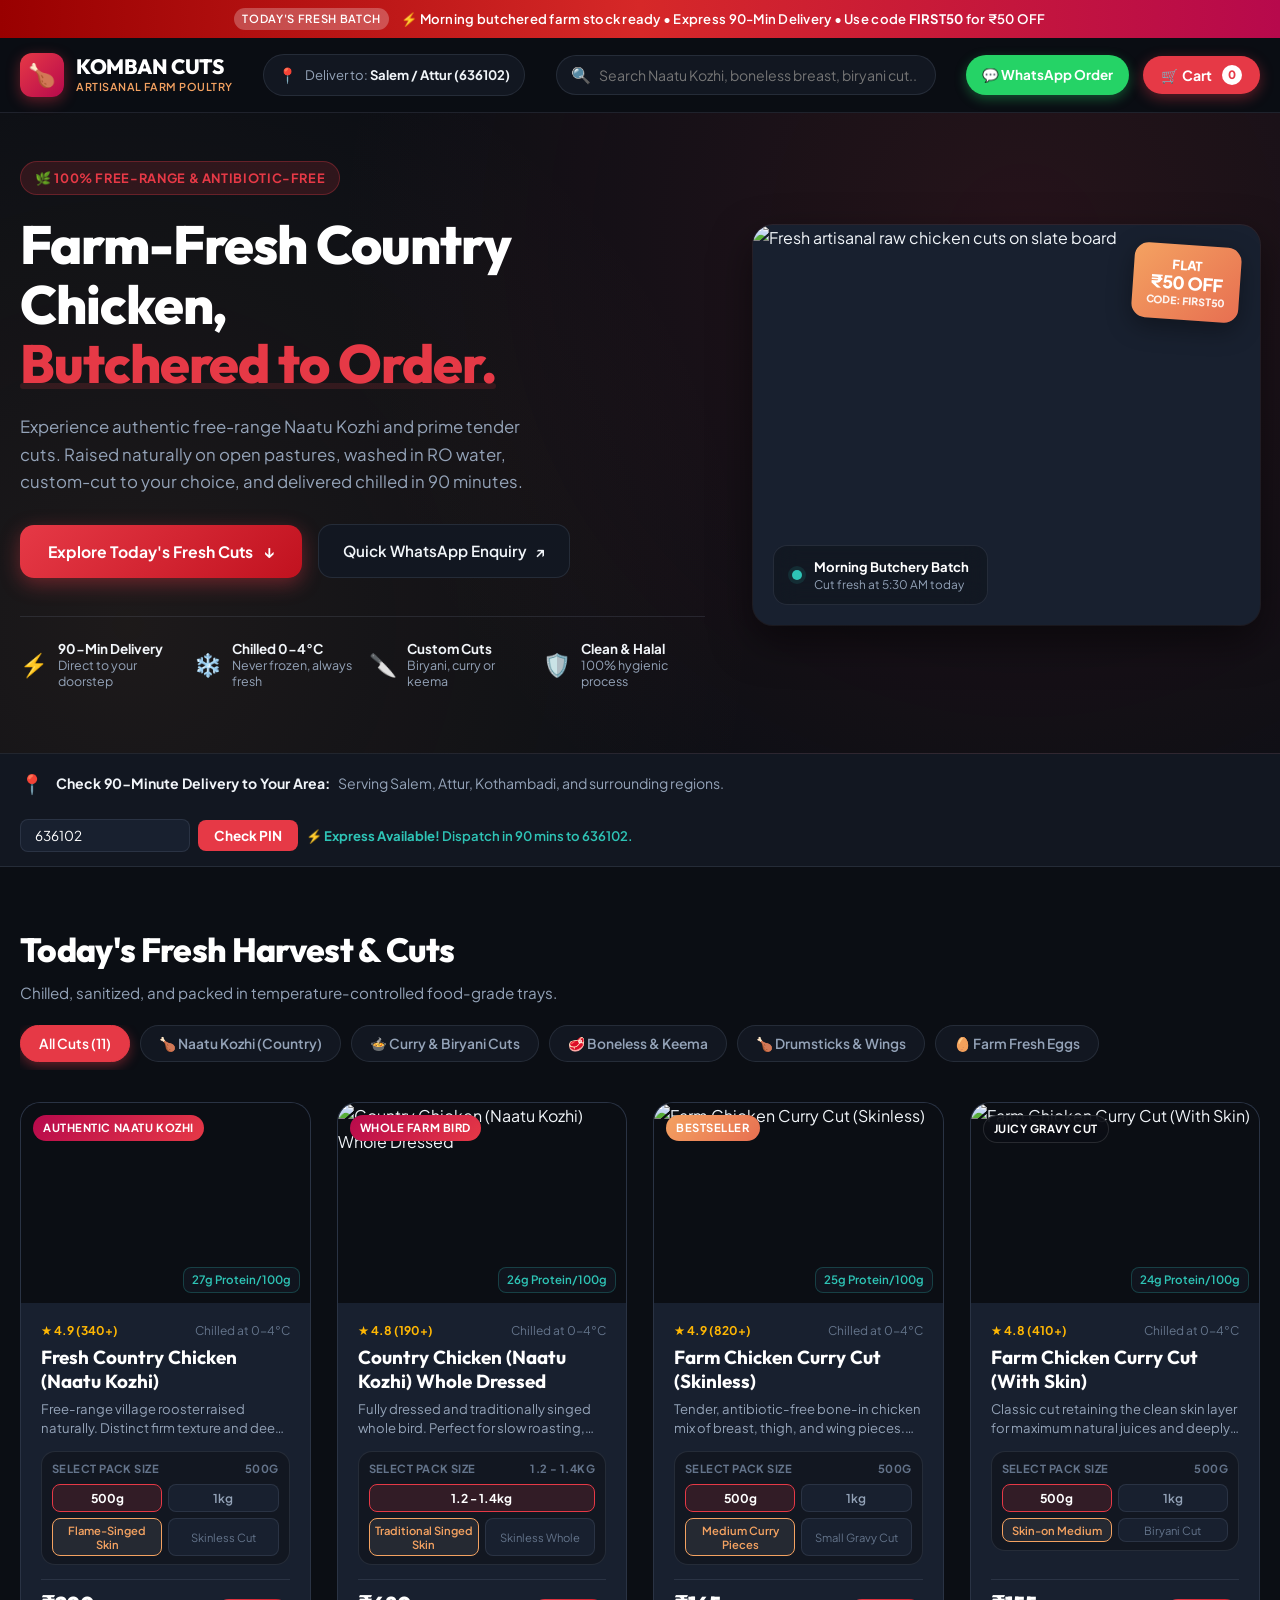
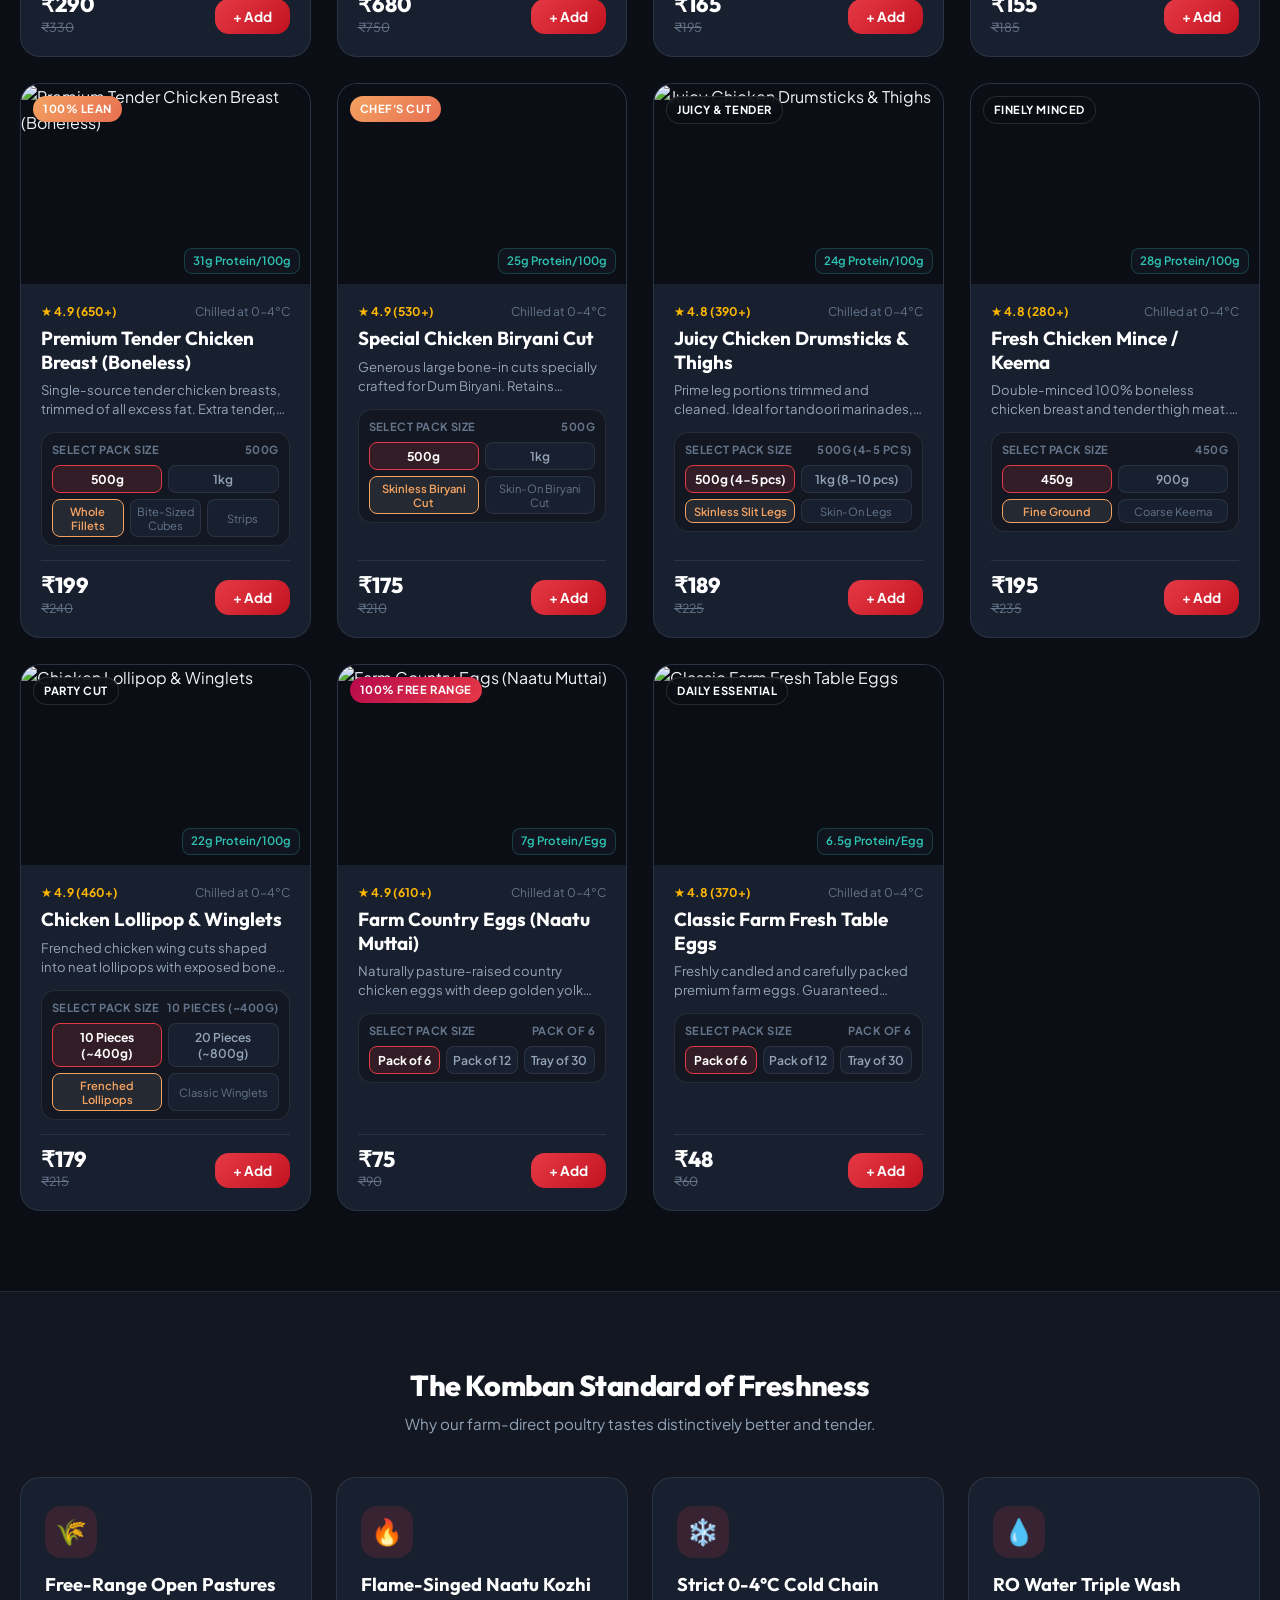
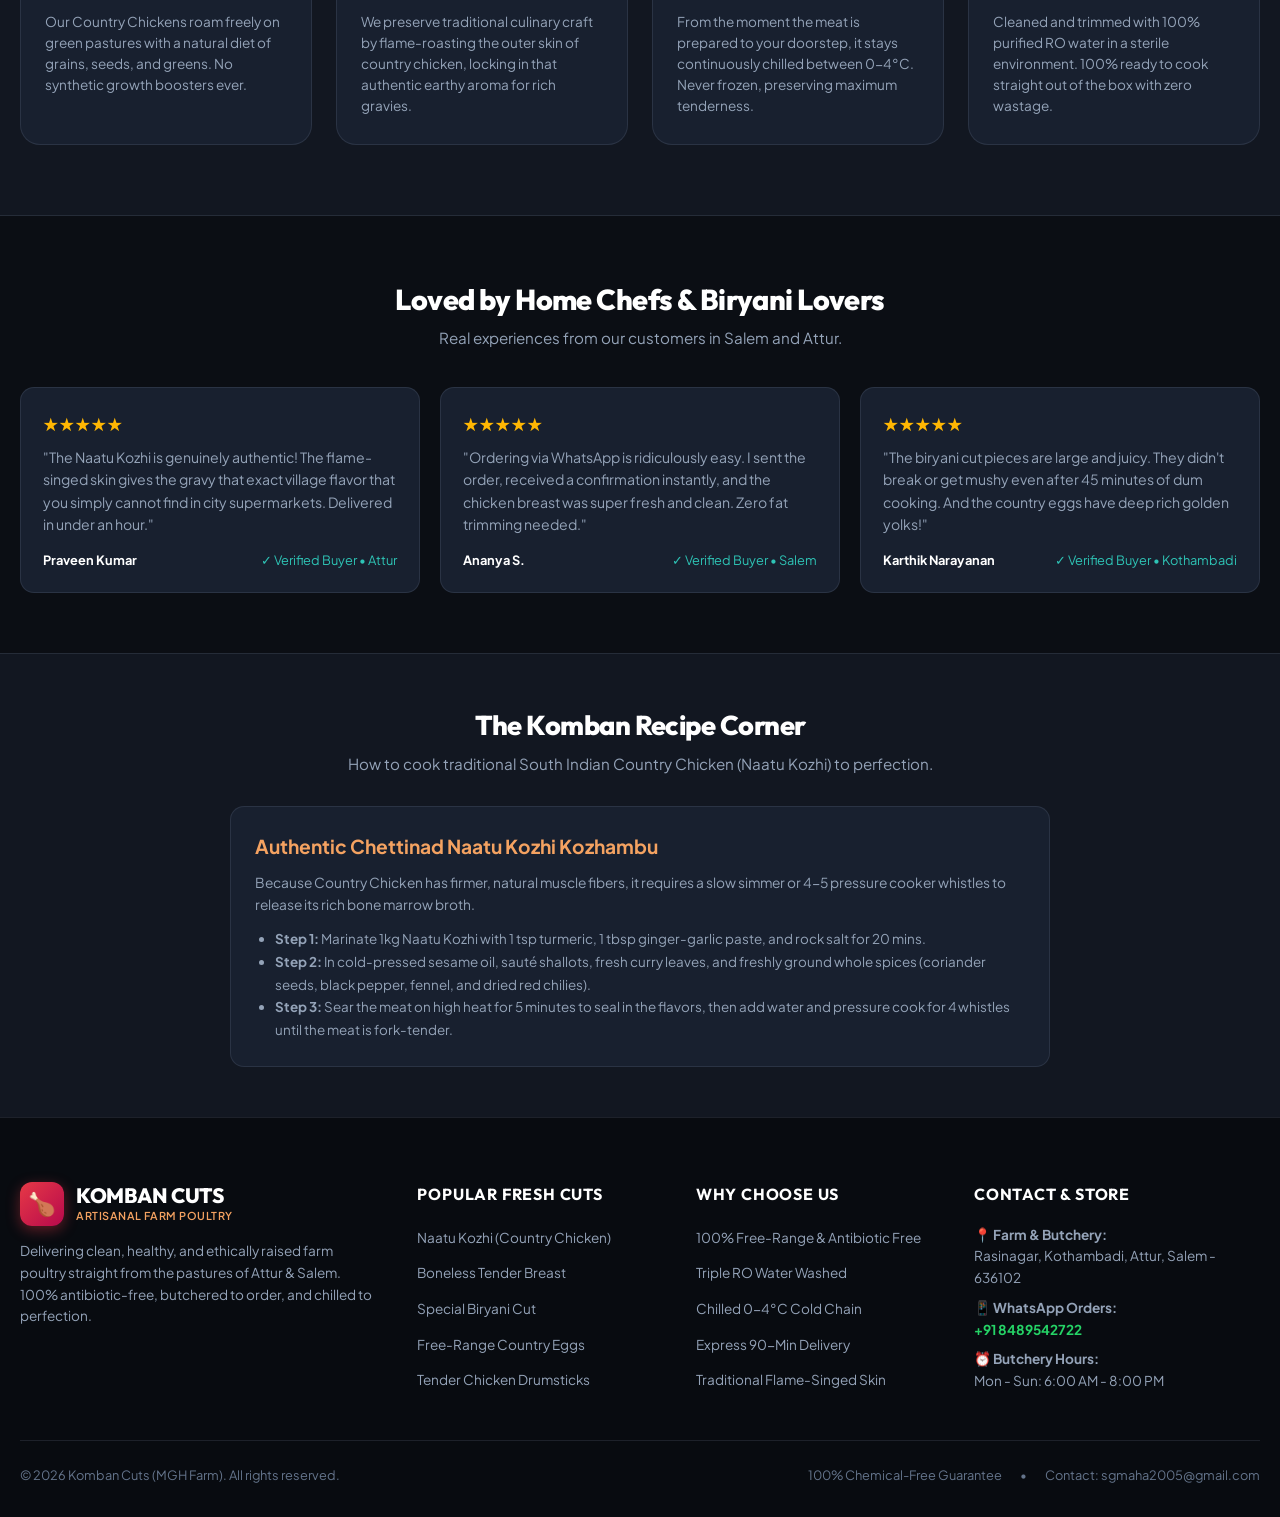
==== commit 413e3c54: "Rebrand store to KOMBAN CUTS" ====
--- a/index.html
+++ b/index.html
@@ -3,11 +3,11 @@
 <head>
   <meta charset="UTF-8">
   <meta name="viewport" content="width=device-width, initial-scale=1.0">
-  <title>The Daily Butcher | Farm-Fresh Country Chicken &amp; Premium Cuts</title>
+  <title>Komban Cuts | Farm-Fresh Country Chicken &amp; Premium Cuts</title>
   
   <!-- SEO & Social Meta -->
   <meta name="description" content="Order farm-fresh country chicken (Naatu Kozhi), tender broiler cuts, boneless breasts, and farm fresh eggs online. 100% antibiotic-free, butchered fresh to order, and delivered chilled in 90 minutes.">
-  <meta property="og:title" content="The Daily Butcher | Farm-Fresh Country Chicken &amp; Premium Cuts">
+  <meta property="og:title" content="Komban Cuts | Farm-Fresh Country Chicken &amp; Premium Cuts">
   <meta property="og:description" content="Fresh country chicken, boneless cuts, and farm eggs delivered directly to your doorstep. Order via WhatsApp or online in seconds.">
   <meta property="og:image" content="https://images.unsplash.com/photo-1587593810167-a84920ea0781?auto=format&fit=crop&w=1200&q=80">
   <meta property="og:type" content="website">
@@ -32,10 +32,10 @@
   <header class="site-header">
     <div class="container header-inner">
       <!-- Brand Logo -->
-      <a href="#" class="brand" aria-label="The Daily Butcher Home">
+      <a href="#" class="brand" aria-label="Komban Cuts Home">
         <div class="brand-icon">🍗</div>
         <div class="brand-info">
-          <span class="brand-name">THE DAILY BUTCHER</span>
+          <span class="brand-name">KOMBAN CUTS</span>
           <span class="brand-tagline">Artisanal Farm Poultry</span>
         </div>
       </a>
@@ -63,7 +63,7 @@
       <div class="header-actions">
         <!-- Direct WhatsApp Action -->
         <a 
-          href="https://wa.me/918489542722?text=Hello%20Daily%20Butcher!%20I%20would%20like%20to%20order%20fresh%20chicken." 
+          href="https://wa.me/918489542722?text=Hello%20Komban%20Cuts!%20I%20would%20like%20to%20order%20fresh%20chicken." 
           target="_blank" 
           rel="noopener" 
           class="whatsapp-quick-btn"
@@ -231,7 +231,7 @@
     <section class="features-section">
       <div class="container">
         <div style="text-align: center; max-width: 680px; margin: 0 auto 40px;">
-          <h2 class="section-title" style="font-size: 1.8rem;">The Butcher's Standard of Freshness</h2>
+          <h2 class="section-title" style="font-size: 1.8rem;">The Komban Standard of Freshness</h2>
           <p class="section-subtitle">Why our farm-direct poultry tastes distinctively better and tender.</p>
         </div>
 
@@ -312,7 +312,7 @@
     <section style="padding: 50px 0; background: var(--bg-surface); border-top: 1px solid var(--border);">
       <div class="container" style="max-width: 860px;">
         <div style="text-align: center; margin-bottom: 30px;">
-          <h2 class="section-title" style="font-size: 1.7rem;">The Butcher's Recipe Corner</h2>
+          <h2 class="section-title" style="font-size: 1.7rem;">The Komban Recipe Corner</h2>
           <p class="section-subtitle">How to cook traditional South Indian Country Chicken (Naatu Kozhi) to perfection.</p>
         </div>
 
@@ -526,7 +526,7 @@
           <div class="brand" style="margin-bottom: 14px;">
             <div class="brand-icon">🍗</div>
             <div class="brand-info">
-              <span class="brand-name">THE DAILY BUTCHER</span>
+              <span class="brand-name">KOMBAN CUTS</span>
               <span class="brand-tagline">Artisanal Farm Poultry</span>
             </div>
           </div>
@@ -576,7 +576,7 @@
 
       <div class="footer-bottom">
         <div>
-          © 2026 The Daily Butcher (MGH Farm). All rights reserved.
+          © 2026 Komban Cuts (MGH Farm). All rights reserved.
         </div>
         <div style="display: flex; gap: 18px;">
           <span>100% Chemical-Free Guarantee</span>
--- a/styles.css
+++ b/styles.css
@@ -1,5 +1,5 @@
 /* ==========================================================================
-   THE DAILY BUTCHER - MODERN FARM-FRESH MEAT STORE
+   KOMBAN CUTS - MODERN FARM-FRESH MEAT STORE
    Design System & Styling Tokens
    ========================================================================== */
 
